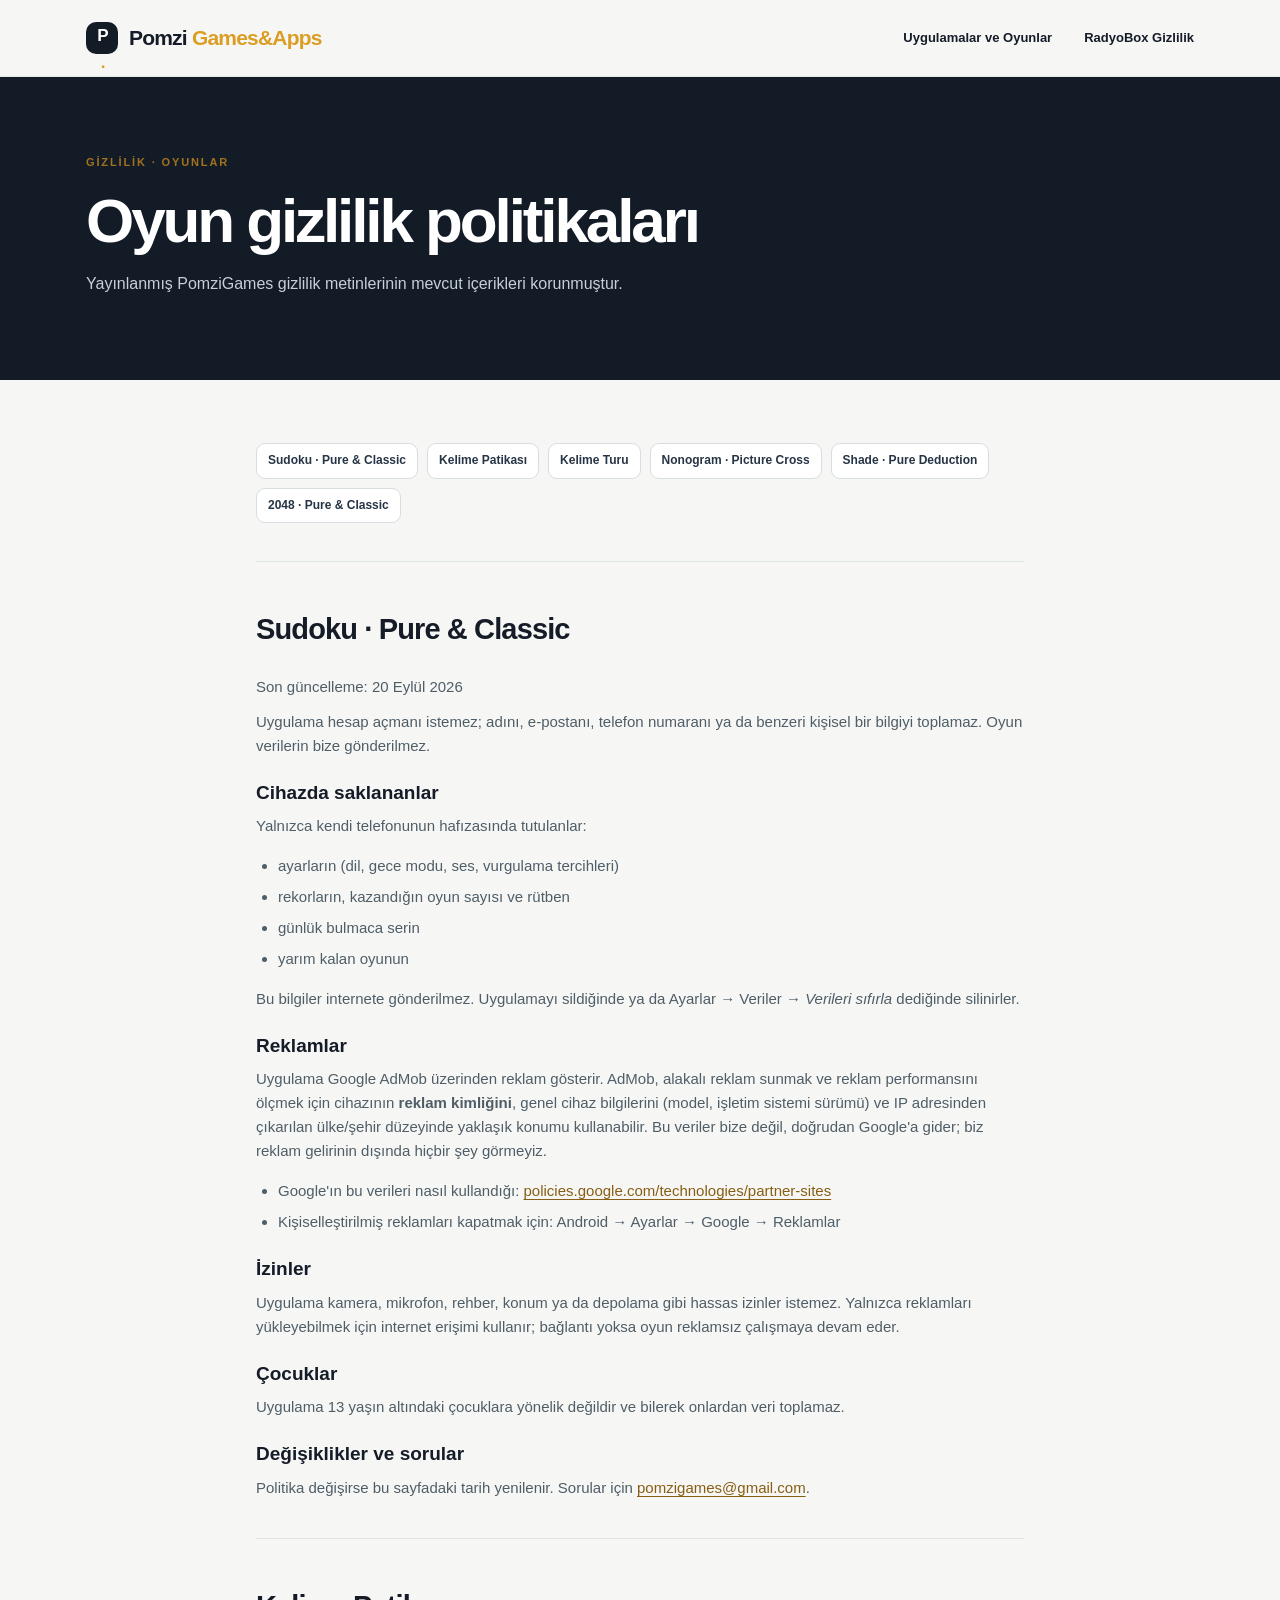
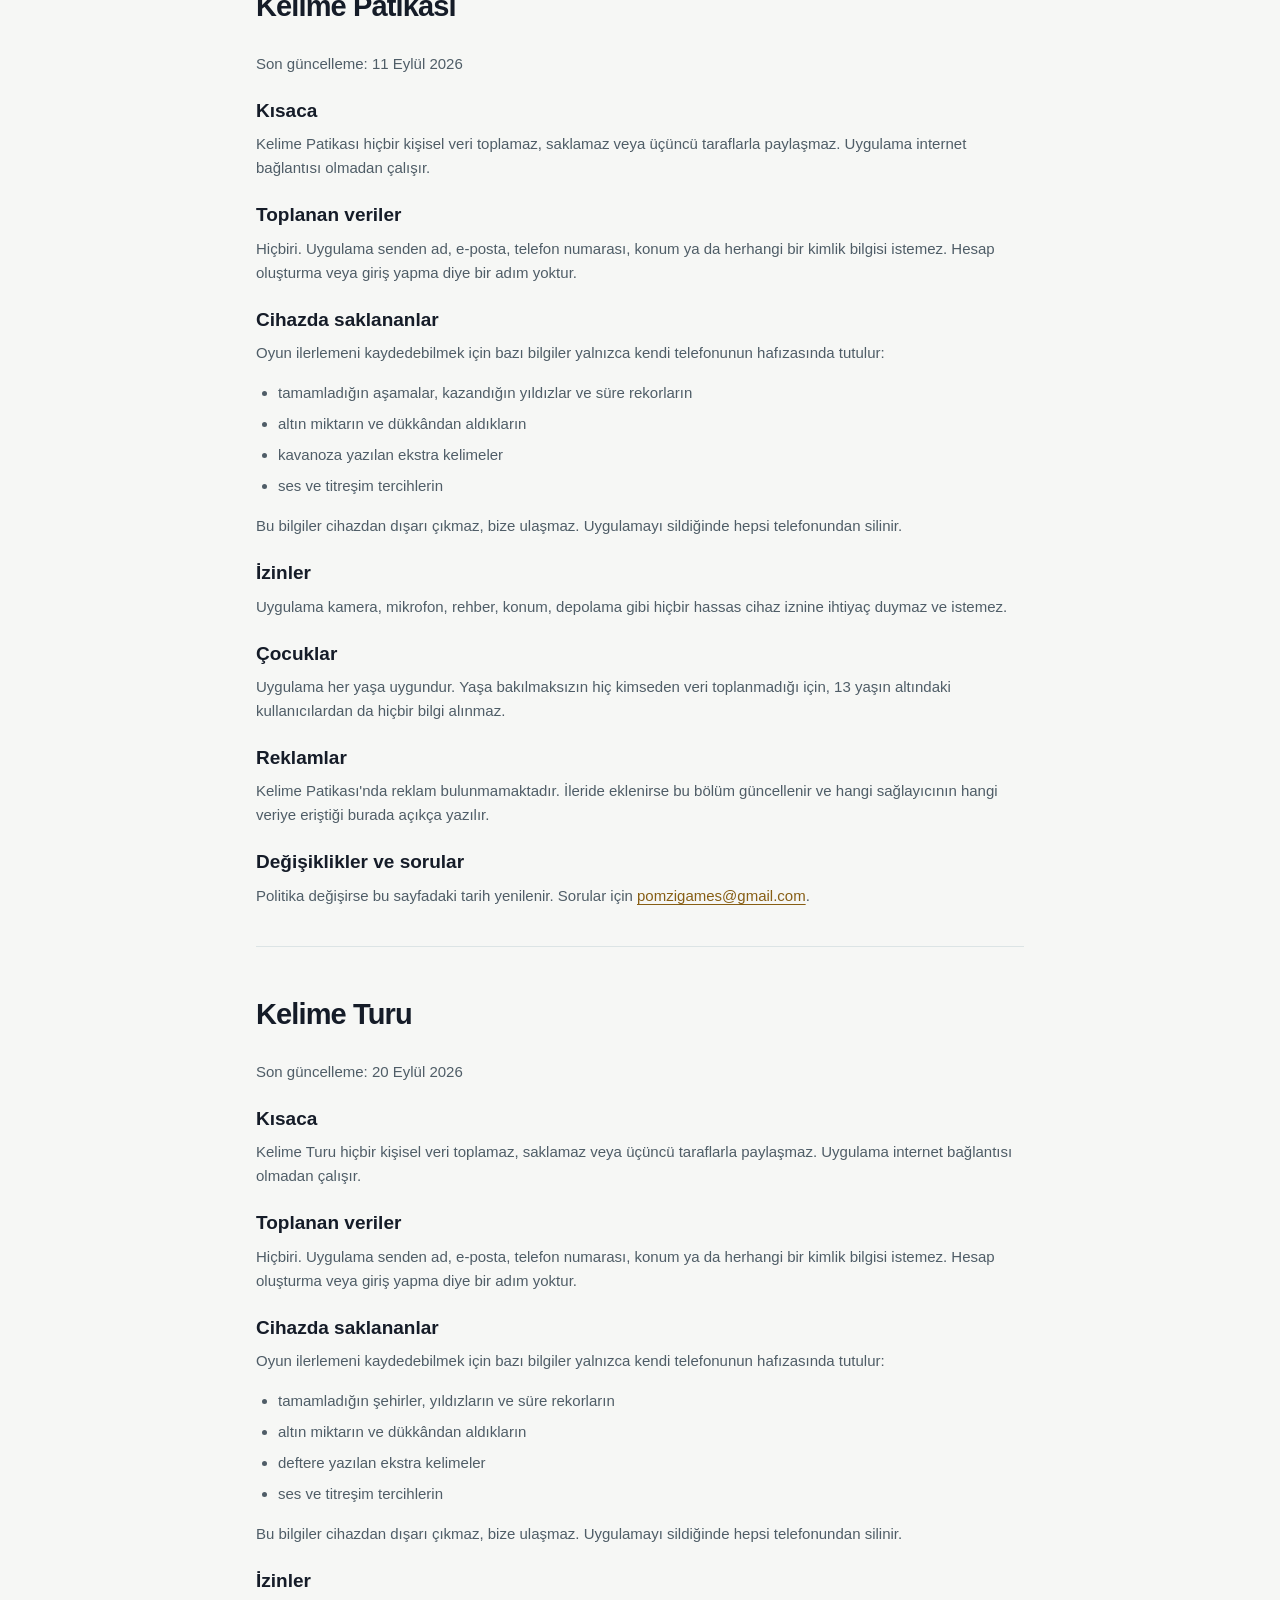
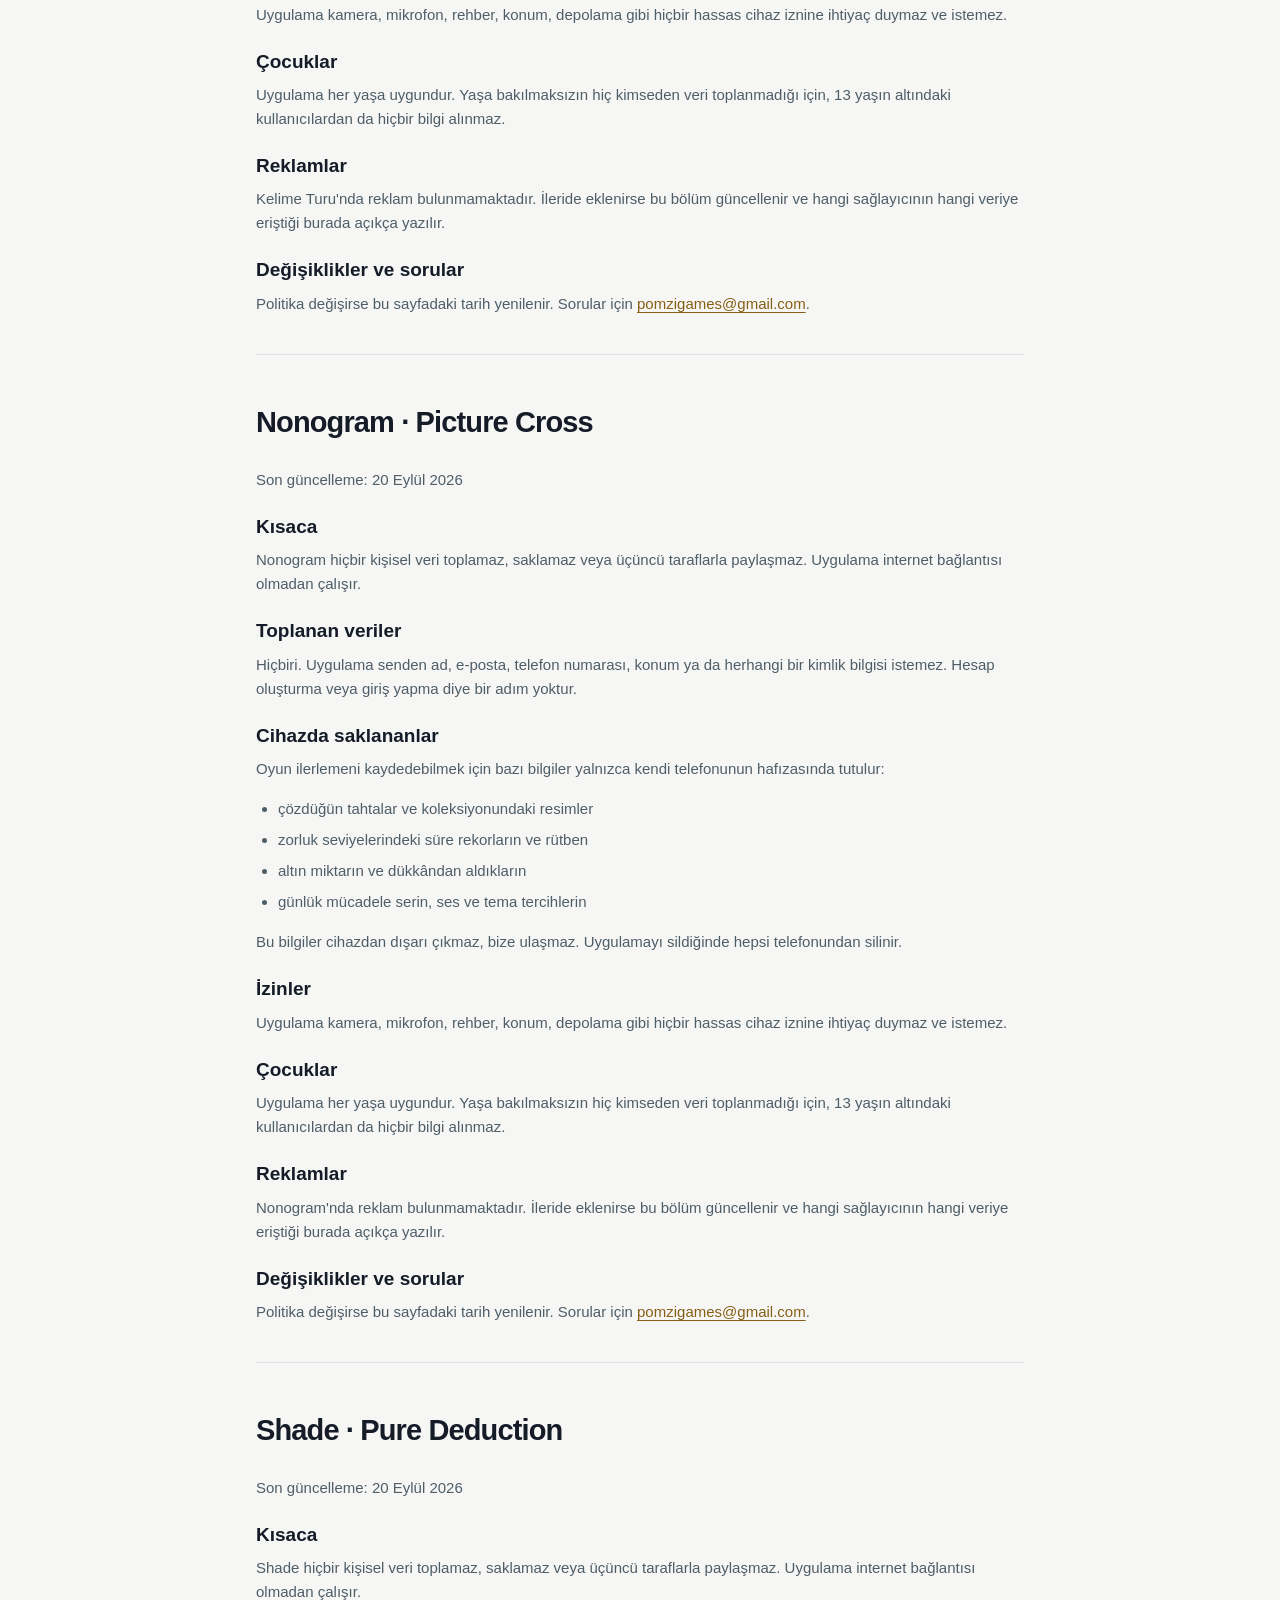
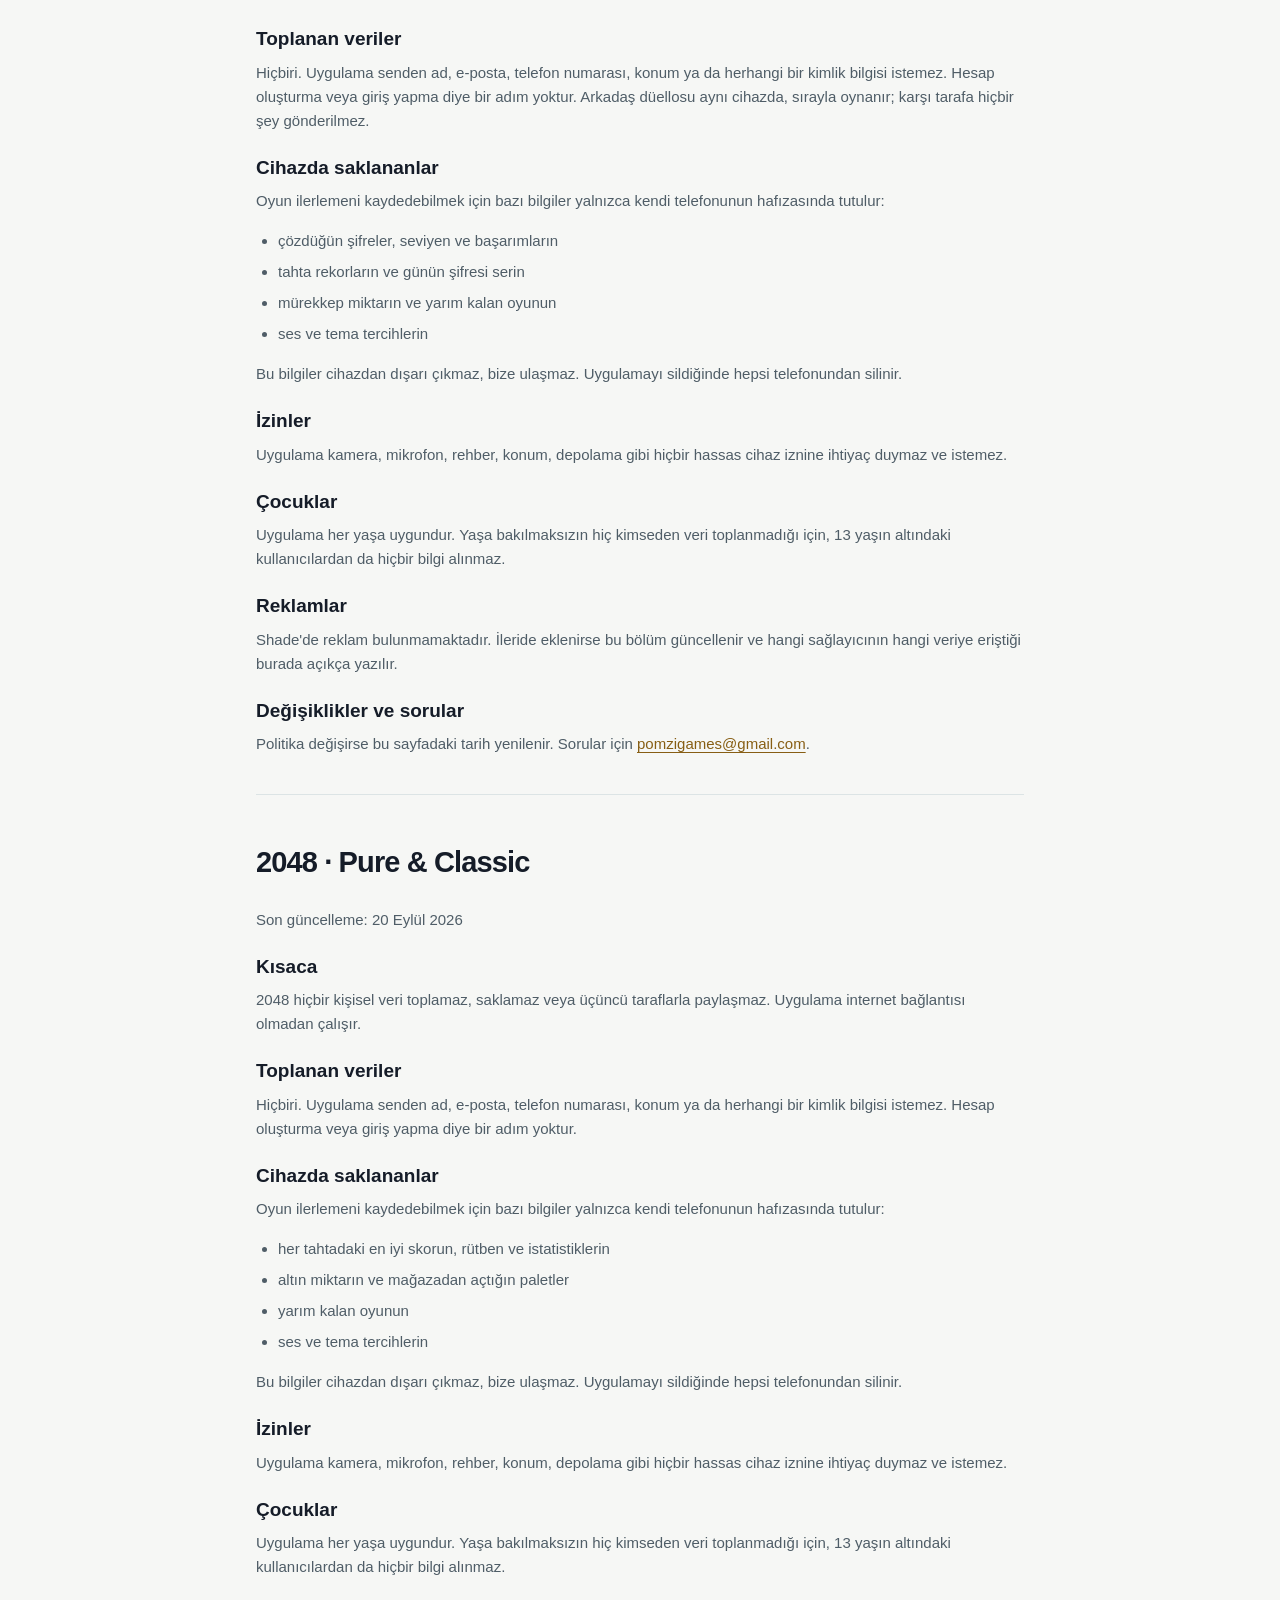
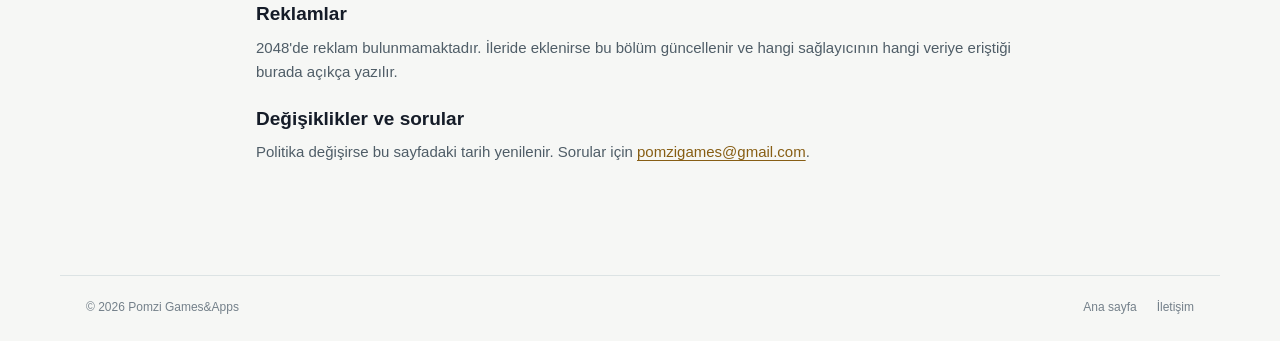
==== privacy/games.html @ 9c393f72 "Redesign Pomzi Games and Apps site and add RadyoBox privacy" ====
<!doctype html>
<html lang="tr"><head><meta charset="utf-8"><meta name="viewport" content="width=device-width, initial-scale=1">
<title>Oyun Gizlilik Politikaları — Pomzi Games&amp;Apps</title><link rel="stylesheet" href="../styles.css"></head>
<body><header class="site-header"><div class="container header-inner"><a class="brand" href="../index.html"><span class="brand-mark">P<span class="brand-dot">.</span></span><span>Pomzi <span class="brand-accent">Games&amp;Apps</span></span></a><nav aria-label="Site menüsü"><a href="../index.html#urunler">Uygulamalar ve Oyunlar</a><a href="radyobox.html">RadyoBox Gizlilik</a></nav></div></header>
<main><div class="policy-header"><div class="container"><div class="eyebrow">Gizlilik · Oyunlar</div><h1>Oyun gizlilik politikaları</h1><p>Yayınlanmış PomziGames gizlilik metinlerinin mevcut içerikleri korunmuştur.</p></div></div>
<div class="policy-main"><nav class="policy-links" aria-label="Oyun gizlilik politikaları"><a href="#gizlilik-sudoku">Sudoku · Pure & Classic</a><a href="#gizlilik-kelime-patikasi">Kelime Patikası</a><a href="#gizlilik-kelime-turu">Kelime Turu</a><a href="#gizlilik-nonogram">Nonogram · Picture Cross</a><a href="#gizlilik-shade">Shade · Pure Deduction</a><a href="#gizlilik-2048">2048 · Pure & Classic</a></nav><div class="politika" id="gizlilik-sudoku">
        <h3>Sudoku · Pure &amp; Classic</h3>
        <p class="tarih">Son güncelleme: 20 Eylül 2026</p>

        <p>
          Uygulama hesap açmanı istemez; adını, e-postanı, telefon numaranı
          ya da benzeri kişisel bir bilgiyi toplamaz. Oyun verilerin bize
          gönderilmez.
        </p>

        <h4>Cihazda saklananlar</h4>
        <p>Yalnızca kendi telefonunun hafızasında tutulanlar:</p>
        <ul>
          <li>ayarların (dil, gece modu, ses, vurgulama tercihleri)</li>
          <li>rekorların, kazandığın oyun sayısı ve rütben</li>
          <li>günlük bulmaca serin</li>
          <li>yarım kalan oyunun</li>
        </ul>
        <p>
          Bu bilgiler internete gönderilmez. Uygulamayı sildiğinde ya da
          Ayarlar → Veriler → <em>Verileri sıfırla</em> dediğinde silinirler.
        </p>

        <h4>Reklamlar</h4>
        <p>
          Uygulama Google AdMob üzerinden reklam gösterir. AdMob, alakalı
          reklam sunmak ve reklam performansını ölçmek için cihazının
          <strong>reklam kimliğini</strong>, genel cihaz bilgilerini (model,
          işletim sistemi sürümü) ve IP adresinden çıkarılan ülke/şehir
          düzeyinde yaklaşık konumu kullanabilir. Bu veriler bize değil,
          doğrudan Google'a gider; biz reklam gelirinin dışında hiçbir şey
          görmeyiz.
        </p>
        <ul>
          <li>
            Google'ın bu verileri nasıl kullandığı:
            <a href="https://policies.google.com/technologies/partner-sites">
              policies.google.com/technologies/partner-sites</a>
          </li>
          <li>
            Kişiselleştirilmiş reklamları kapatmak için: Android →
            Ayarlar → Google → Reklamlar
          </li>
        </ul>

        <h4>İzinler</h4>
        <p>
          Uygulama kamera, mikrofon, rehber, konum ya da depolama gibi hassas
          izinler istemez. Yalnızca reklamları yükleyebilmek için internet
          erişimi kullanır; bağlantı yoksa oyun reklamsız çalışmaya devam
          eder.
        </p>

        <h4>Çocuklar</h4>
        <p>
          Uygulama 13 yaşın altındaki çocuklara yönelik değildir ve bilerek
          onlardan veri toplamaz.
        </p>

        <h4>Değişiklikler ve sorular</h4>
        <p>
          Politika değişirse bu sayfadaki tarih yenilenir. Sorular için
          <a href="mailto:pomzigames@gmail.com">pomzigames@gmail.com</a>.
        </p>
      </div>


<div class="politika" id="gizlilik-kelime-patikasi">
        <h3>Kelime Patikası</h3>
        <p class="tarih">Son güncelleme: 11 Eylül 2026</p>

        <h4>Kısaca</h4>
        <p>
          Kelime Patikası hiçbir kişisel veri toplamaz, saklamaz veya üçüncü
          taraflarla paylaşmaz. Uygulama internet bağlantısı olmadan çalışır.
        </p>

        <h4>Toplanan veriler</h4>
        <p>
          Hiçbiri. Uygulama senden ad, e-posta, telefon numarası, konum ya da
          herhangi bir kimlik bilgisi istemez. Hesap oluşturma veya giriş
          yapma diye bir adım yoktur.
        </p>

        <h4>Cihazda saklananlar</h4>
        <p>
          Oyun ilerlemeni kaydedebilmek için bazı bilgiler yalnızca kendi
          telefonunun hafızasında tutulur:
        </p>
        <ul>
          <li>tamamladığın aşamalar, kazandığın yıldızlar ve süre rekorların</li>
          <li>altın miktarın ve dükkândan aldıkların</li>
          <li>kavanoza yazılan ekstra kelimeler</li>
          <li>ses ve titreşim tercihlerin</li>
        </ul>
        <p>
          Bu bilgiler cihazdan dışarı çıkmaz, bize ulaşmaz. Uygulamayı
          sildiğinde hepsi telefonundan silinir.
        </p>

        <h4>İzinler</h4>
        <p>
          Uygulama kamera, mikrofon, rehber, konum, depolama gibi hiçbir
          hassas cihaz iznine ihtiyaç duymaz ve istemez.
        </p>

        <h4>Çocuklar</h4>
        <p>
          Uygulama her yaşa uygundur. Yaşa bakılmaksızın hiç kimseden veri
          toplanmadığı için, 13 yaşın altındaki kullanıcılardan da hiçbir
          bilgi alınmaz.
        </p>

        <h4>Reklamlar</h4>
        <p>
          Kelime Patikası'nda reklam bulunmamaktadır. İleride eklenirse bu bölüm
          güncellenir ve hangi sağlayıcının hangi veriye eriştiği burada
          açıkça yazılır.
        </p>

        <h4>Değişiklikler ve sorular</h4>
        <p>
          Politika değişirse bu sayfadaki tarih yenilenir. Sorular için
          <a href="mailto:pomzigames@gmail.com">pomzigames@gmail.com</a>.
        </p>
      </div>


<div class="politika" id="gizlilik-kelime-turu">
        <h3>Kelime Turu</h3>
        <p class="tarih">Son güncelleme: 20 Eylül 2026</p>

        <h4>Kısaca</h4>
        <p>
          Kelime Turu hiçbir kişisel veri toplamaz, saklamaz veya üçüncü
          taraflarla paylaşmaz. Uygulama internet bağlantısı olmadan çalışır.
        </p>

        <h4>Toplanan veriler</h4>
        <p>
          Hiçbiri. Uygulama senden ad, e-posta, telefon numarası, konum ya da
          herhangi bir kimlik bilgisi istemez. Hesap oluşturma veya giriş
          yapma diye bir adım yoktur.
        </p>

        <h4>Cihazda saklananlar</h4>
        <p>
          Oyun ilerlemeni kaydedebilmek için bazı bilgiler yalnızca kendi
          telefonunun hafızasında tutulur:
        </p>
        <ul>
          <li>tamamladığın şehirler, yıldızların ve süre rekorların</li>
          <li>altın miktarın ve dükkândan aldıkların</li>
          <li>deftere yazılan ekstra kelimeler</li>
          <li>ses ve titreşim tercihlerin</li>
        </ul>
        <p>
          Bu bilgiler cihazdan dışarı çıkmaz, bize ulaşmaz. Uygulamayı
          sildiğinde hepsi telefonundan silinir.
        </p>

        <h4>İzinler</h4>
        <p>
          Uygulama kamera, mikrofon, rehber, konum, depolama gibi hiçbir
          hassas cihaz iznine ihtiyaç duymaz ve istemez.
        </p>

        <h4>Çocuklar</h4>
        <p>
          Uygulama her yaşa uygundur. Yaşa bakılmaksızın hiç kimseden veri
          toplanmadığı için, 13 yaşın altındaki kullanıcılardan da hiçbir
          bilgi alınmaz.
        </p>

        <h4>Reklamlar</h4>
        <p>
          Kelime Turu'nda reklam bulunmamaktadır. İleride eklenirse bu bölüm
          güncellenir ve hangi sağlayıcının hangi veriye eriştiği burada
          açıkça yazılır.
        </p>

        <h4>Değişiklikler ve sorular</h4>
        <p>
          Politika değişirse bu sayfadaki tarih yenilenir. Sorular için
          <a href="mailto:pomzigames@gmail.com">pomzigames@gmail.com</a>.
        </p>
      </div>


<div class="politika" id="gizlilik-nonogram">
        <h3>Nonogram · Picture Cross</h3>
        <p class="tarih">Son güncelleme: 20 Eylül 2026</p>

        <h4>Kısaca</h4>
        <p>
          Nonogram hiçbir kişisel veri toplamaz, saklamaz veya üçüncü
          taraflarla paylaşmaz. Uygulama internet bağlantısı olmadan çalışır.
        </p>

        <h4>Toplanan veriler</h4>
        <p>
          Hiçbiri. Uygulama senden ad, e-posta, telefon numarası, konum ya da
          herhangi bir kimlik bilgisi istemez. Hesap oluşturma veya giriş
          yapma diye bir adım yoktur.
        </p>

        <h4>Cihazda saklananlar</h4>
        <p>
          Oyun ilerlemeni kaydedebilmek için bazı bilgiler yalnızca kendi
          telefonunun hafızasında tutulur:
        </p>
        <ul>
          <li>çözdüğün tahtalar ve koleksiyonundaki resimler</li>
          <li>zorluk seviyelerindeki süre rekorların ve rütben</li>
          <li>altın miktarın ve dükkândan aldıkların</li>
          <li>günlük mücadele serin, ses ve tema tercihlerin</li>
        </ul>
        <p>
          Bu bilgiler cihazdan dışarı çıkmaz, bize ulaşmaz. Uygulamayı
          sildiğinde hepsi telefonundan silinir.
        </p>

        <h4>İzinler</h4>
        <p>
          Uygulama kamera, mikrofon, rehber, konum, depolama gibi hiçbir
          hassas cihaz iznine ihtiyaç duymaz ve istemez.
        </p>

        <h4>Çocuklar</h4>
        <p>
          Uygulama her yaşa uygundur. Yaşa bakılmaksızın hiç kimseden veri
          toplanmadığı için, 13 yaşın altındaki kullanıcılardan da hiçbir
          bilgi alınmaz.
        </p>

        <h4>Reklamlar</h4>
        <p>
          Nonogram'nda reklam bulunmamaktadır. İleride eklenirse bu bölüm
          güncellenir ve hangi sağlayıcının hangi veriye eriştiği burada
          açıkça yazılır.
        </p>

        <h4>Değişiklikler ve sorular</h4>
        <p>
          Politika değişirse bu sayfadaki tarih yenilenir. Sorular için
          <a href="mailto:pomzigames@gmail.com">pomzigames@gmail.com</a>.
        </p>
      </div>

<div class="politika" id="gizlilik-shade">
        <h3>Shade · Pure Deduction</h3>
        <p class="tarih">Son güncelleme: 20 Eylül 2026</p>

        <h4>Kısaca</h4>
        <p>
          Shade hiçbir kişisel veri toplamaz, saklamaz veya üçüncü
          taraflarla paylaşmaz. Uygulama internet bağlantısı olmadan çalışır.
        </p>

        <h4>Toplanan veriler</h4>
        <p>
          Hiçbiri. Uygulama senden ad, e-posta, telefon numarası, konum ya da
          herhangi bir kimlik bilgisi istemez. Hesap oluşturma veya giriş
          yapma diye bir adım yoktur. Arkadaş düellosu aynı cihazda, sırayla
          oynanır; karşı tarafa hiçbir şey gönderilmez.
        </p>

        <h4>Cihazda saklananlar</h4>
        <p>
          Oyun ilerlemeni kaydedebilmek için bazı bilgiler yalnızca kendi
          telefonunun hafızasında tutulur:
        </p>
        <ul>
          <li>çözdüğün şifreler, seviyen ve başarımların</li>
          <li>tahta rekorların ve günün şifresi serin</li>
          <li>mürekkep miktarın ve yarım kalan oyunun</li>
          <li>ses ve tema tercihlerin</li>
        </ul>
        <p>
          Bu bilgiler cihazdan dışarı çıkmaz, bize ulaşmaz. Uygulamayı
          sildiğinde hepsi telefonundan silinir.
        </p>

        <h4>İzinler</h4>
        <p>
          Uygulama kamera, mikrofon, rehber, konum, depolama gibi hiçbir
          hassas cihaz iznine ihtiyaç duymaz ve istemez.
        </p>

        <h4>Çocuklar</h4>
        <p>
          Uygulama her yaşa uygundur. Yaşa bakılmaksızın hiç kimseden veri
          toplanmadığı için, 13 yaşın altındaki kullanıcılardan da hiçbir
          bilgi alınmaz.
        </p>

        <h4>Reklamlar</h4>
        <p>
          Shade'de reklam bulunmamaktadır. İleride eklenirse bu bölüm
          güncellenir ve hangi sağlayıcının hangi veriye eriştiği burada
          açıkça yazılır.
        </p>

        <h4>Değişiklikler ve sorular</h4>
        <p>
          Politika değişirse bu sayfadaki tarih yenilenir. Sorular için
          <a href="mailto:pomzigames@gmail.com">pomzigames@gmail.com</a>.
        </p>
      </div>

<div class="politika" id="gizlilik-2048">
        <h3>2048 · Pure &amp; Classic</h3>
        <p class="tarih">Son güncelleme: 20 Eylül 2026</p>

        <h4>Kısaca</h4>
        <p>
          2048 hiçbir kişisel veri toplamaz, saklamaz veya üçüncü
          taraflarla paylaşmaz. Uygulama internet bağlantısı olmadan çalışır.
        </p>

        <h4>Toplanan veriler</h4>
        <p>
          Hiçbiri. Uygulama senden ad, e-posta, telefon numarası, konum ya da
          herhangi bir kimlik bilgisi istemez. Hesap oluşturma veya giriş
          yapma diye bir adım yoktur.
        </p>

        <h4>Cihazda saklananlar</h4>
        <p>
          Oyun ilerlemeni kaydedebilmek için bazı bilgiler yalnızca kendi
          telefonunun hafızasında tutulur:
        </p>
        <ul>
          <li>her tahtadaki en iyi skorun, rütben ve istatistiklerin</li>
          <li>altın miktarın ve mağazadan açtığın paletler</li>
          <li>yarım kalan oyunun</li>
          <li>ses ve tema tercihlerin</li>
        </ul>
        <p>
          Bu bilgiler cihazdan dışarı çıkmaz, bize ulaşmaz. Uygulamayı
          sildiğinde hepsi telefonundan silinir.
        </p>

        <h4>İzinler</h4>
        <p>
          Uygulama kamera, mikrofon, rehber, konum, depolama gibi hiçbir
          hassas cihaz iznine ihtiyaç duymaz ve istemez.
        </p>

        <h4>Çocuklar</h4>
        <p>
          Uygulama her yaşa uygundur. Yaşa bakılmaksızın hiç kimseden veri
          toplanmadığı için, 13 yaşın altındaki kullanıcılardan da hiçbir
          bilgi alınmaz.
        </p>

        <h4>Reklamlar</h4>
        <p>
          2048'de reklam bulunmamaktadır. İleride eklenirse bu bölüm
          güncellenir ve hangi sağlayıcının hangi veriye eriştiği burada
          açıkça yazılır.
        </p>

        <h4>Değişiklikler ve sorular</h4>
        <p>
          Politika değişirse bu sayfadaki tarih yenilenir. Sorular için
          <a href="mailto:pomzigames@gmail.com">pomzigames@gmail.com</a>.
        </p>
      </div>
    </div></main>
<footer><div class="container footer-inner"><span>© 2026 Pomzi Games&amp;Apps</span><div><a href="../index.html">Ana sayfa</a><a href="mailto:pomzigames@gmail.com">İletişim</a></div></div></footer></body></html>
---- styles.css ----
:root{--ink:#151c28;--navy:#131b27;--muted:#687380;--line:#dfe5e8;--paper:#f6f7f5;--white:#fff;--amber:#f7c54c;--blue:#497695;--mint:#d5eee5}*{box-sizing:border-box}html{scroll-behavior:smooth}body{margin:0;color:var(--ink);background:var(--paper);font-family:'DM Sans',Arial,sans-serif;line-height:1.6}a{color:inherit;text-decoration:none}a:focus-visible,button:focus-visible{outline:3px solid var(--blue);outline-offset:3px}.container{max-width:1160px;margin:auto;padding-left:26px;padding-right:26px}.skip{position:absolute;top:-70px;left:20px;background:#fff;padding:10px;z-index:10}.skip:focus{top:10px}.site-header{position:sticky;top:0;z-index:8;background:#f6f7f5ec;border-bottom:1px solid #e5e9e8;backdrop-filter:blur(12px)}.header-inner{height:76px;display:flex;align-items:center;justify-content:space-between;gap:24px}.brand{font-family:Outfit,Arial,sans-serif;font-size:21px;font-weight:800;display:flex;align-items:center;gap:11px;white-space:nowrap;letter-spacing:-.8px}.brand-mark{width:32px;height:32px;border-radius:10px;background:var(--navy);color:#fff;display:grid;place-items:center;font-size:17px;letter-spacing:-2px}.brand-dot,.brand-accent{color:#dc9d25}.site-header nav{display:flex;gap:32px;font-size:13px;font-weight:700}.site-header nav a{transition:color .2s}.site-header nav a:hover{color:#a96f00}.hero{min-height:600px;display:grid;grid-template-columns:1.1fr .9fr;align-items:center;gap:50px;padding-top:60px;padding-bottom:80px}.eyebrow{font-size:11px;font-weight:800;letter-spacing:.17em;text-transform:uppercase;color:#a2721c}.eyebrow-line{display:inline-block;width:26px;height:2px;background:var(--amber);vertical-align:middle;margin-right:8px}.hero h1,h2,h3,h4{font-family:Outfit,Arial,sans-serif;line-height:1.13}.hero h1{font-size:clamp(52px,6vw,82px);letter-spacing:-.06em;margin:20px 0 24px;max-width:700px}.hero h1 em,.about h2 em{font-style:normal;color:#d99c27}.hero-copy>p{font-size:18px;color:#5f6975;max-width:540px;margin:0}.hero-actions{display:flex;gap:27px;align-items:center;margin-top:34px;flex-wrap:wrap}.button{display:inline-flex;align-items:center;justify-content:space-between;gap:24px;font-weight:800;font-size:13px;border-radius:12px;padding:14px 21px;transition:transform .2s,box-shadow .2s}.button:hover{transform:translateY(-2px)}.button-primary{background:var(--navy);color:#fff;box-shadow:0 12px 22px #16202b24}.button-outline{border:1px solid #bfc8cb;background:#fff}.text-link{font-weight:800;font-size:13px;border-bottom:1px solid #b7c1c7;padding-bottom:4px}.hero-art{height:440px;position:relative;background:radial-gradient(circle at 50% 50%,#f6dfa8 0%,#f3e4c1 45%,#f4ede0 70%);border:1px solid #ede2c9;border-radius:32px;overflow:hidden;display:flex;align-items:center;justify-content:center}.art-orbit{position:absolute;border:1px solid #cab98d;border-radius:50%;width:370px;height:370px}.orbit-two{width:510px;height:510px;opacity:.5}.art-radio{width:235px;height:235px;background:#fff;border-radius:52px;display:grid;place-items:center;transform:rotate(-8deg);box-shadow:20px 28px 45px #8274553b;z-index:1}.art-radio img{width:180px;height:180px;border-radius:42px}.art-card{position:absolute;z-index:2;border:1px solid #e1e4e1;background:#fff;padding:13px 17px;border-radius:12px;box-shadow:0 15px 30px #34415520;font-size:24px;color:#537a8e;display:flex;align-items:center;gap:9px}.art-card span{font-size:10px;letter-spacing:.13em;font-weight:800;color:#45505d}.art-card-one{top:64px;right:26px;transform:rotate(8deg)}.art-card-two{bottom:58px;left:22px;transform:rotate(-7deg)}.art-spark{font-size:90px;color:#d6a637;position:absolute;left:28px;top:12px}.products-section{background:#fff;padding:95px 0 105px;border-top:1px solid var(--line);border-bottom:1px solid var(--line)}.section-heading{display:flex;align-items:end;justify-content:space-between;gap:50px;margin-bottom:38px}.section-heading h2{font-size:clamp(38px,4.3vw,58px);letter-spacing:-.05em;margin:10px 0 0}.section-heading p{max-width:335px;margin:0;color:var(--muted);font-size:15px}.muted{color:#aeb6bb}.featured{background:var(--navy);color:#fff;border-radius:28px;display:grid;grid-template-columns:1.14fr .86fr;overflow:hidden;min-height:560px}.featured-copy{padding:58px 55px;align-self:center}.pill{display:inline-block;border-radius:30px;padding:7px 11px;font-size:10px;font-weight:800;letter-spacing:.1em}.pill-amber{color:#281f0d;background:var(--amber)}.featured-title{display:flex;align-items:center;gap:18px;margin-top:25px}.featured-title img{width:66px;height:66px;border-radius:18px;background:#fff}.featured-title h3{font-size:clamp(44px,5vw,64px);letter-spacing:-.05em;margin:0}.featured-lead{font-family:Outfit,Arial,sans-serif;font-size:25px;font-weight:600;line-height:1.25;margin:27px 0 13px!important;color:#fff!important}.featured-copy>p{color:#bdc8d0;font-size:15px;max-width:530px;margin:0}.feature-tags{display:flex;flex-wrap:wrap;gap:8px;margin-top:25px}.feature-tags span{background:#2b3645;border:1px solid #3a4655;color:#dce5e9;border-radius:9px;font-size:11px;font-weight:700;padding:7px 10px}.featured-actions{display:flex;align-items:center;gap:22px;flex-wrap:wrap;margin-top:34px;font-size:12px}.coming-soon{color:#1a1e20;background:var(--amber);border-radius:10px;padding:11px 13px;font-size:10px;font-weight:900;letter-spacing:.05em}.featured-actions a{font-weight:800;color:#f5cb6b}.featured-visual{min-height:560px;background:radial-gradient(circle at 50% 45%,#efc75d 0%,#c69427 48%,#77551c 100%);display:flex;align-items:center;justify-content:center;position:relative;overflow:hidden}.phone-shot{height:505px;width:auto;max-width:86%;object-fit:contain;border:7px solid #252c33;border-radius:29px;box-shadow:23px 28px 42px #1b180e73;transform:rotate(6deg);background:#fff}.visual-label,.visual-caption{position:absolute;color:#fff;font-size:10px;font-weight:800;letter-spacing:.14em}.visual-label{top:26px;left:30px}.visual-caption{bottom:23px;right:24px}.games-heading{display:flex;justify-content:space-between;align-items:end;gap:30px;margin:90px 0 25px}.games-heading h3{font-size:38px;letter-spacing:-.04em;margin:7px 0 0}.games-heading p{color:var(--muted);max-width:310px;margin:0;font-size:14px}.game-grid{display:grid;grid-template-columns:repeat(3,1fr);gap:17px}.game-card{border:1px solid #e2e7e8;border-radius:19px;overflow:hidden;background:#fff;transition:transform .2s,box-shadow .2s}.game-card:hover{transform:translateY(-4px);box-shadow:0 15px 25px #25364512}.game-art{height:172px;display:grid;place-items:center;overflow:hidden}.game-glyph{font-family:Outfit,Arial,sans-serif;font-weight:800;font-size:78px;letter-spacing:-.08em;line-height:1;color:#fff;text-shadow:0 10px 20px #0002}.game-glyph span{font-size:.6em;vertical-align:middle}.art-sudoku{background:linear-gradient(135deg,#bedaf0,#447eac)}.art-patika{background:linear-gradient(135deg,#e2cbe6,#835ca6)}.art-turu{background:linear-gradient(135deg,#e8ca8b,#be7451)}.art-nonogram{background:linear-gradient(135deg,#c8e1d2,#558f75)}.art-shade{background:linear-gradient(135deg,#c7c8ec,#494e91)}.art-2048{background:linear-gradient(135deg,#f0d7a6,#ce8b48)}.art-2048 .game-glyph{font-size:63px}.game-body{padding:24px;min-height:218px;display:flex;flex-direction:column}.mini-label{font-size:10px;letter-spacing:.13em;font-weight:900;color:#6b8ba0}.game-body h4{font-size:23px;letter-spacing:-.03em;margin:9px 0}.game-body p{font-size:13px;color:var(--muted);margin:0 0 20px}.soon{margin-top:auto;color:#a57929;font-size:11px;font-weight:900;letter-spacing:.08em;text-transform:uppercase}.about{padding-top:95px;padding-bottom:95px}.about-grid{display:grid;grid-template-columns:1fr 1fr;gap:70px;align-items:start}.about h2{font-size:clamp(39px,4.3vw,58px);letter-spacing:-.05em;margin:15px 0 0}.about-grid p{color:#5c6873;font-size:16px;margin:0 0 18px}.lower{display:grid;grid-template-columns:1fr 1fr;gap:18px;padding-bottom:105px}.lower-card{background:#e7eff0;border-radius:23px;padding:39px}.lower-card h2{font-size:31px;letter-spacing:-.04em;margin:10px 0 14px}.lower-card p{color:#56646e;font-size:14px;max-width:440px}.lower-card .button{margin-top:14px}.lower-card .small{font-size:12px;margin-top:24px;color:#65727b}.contact-card{background:#f4e5c5}.contact-link{display:inline-block;font-family:Outfit,Arial,sans-serif;font-size:22px;font-weight:700;border-bottom:2px solid #947231;margin-top:21px}.footer-inner{border-top:1px solid #dce3e4;display:flex;justify-content:space-between;gap:20px;padding-top:22px;padding-bottom:24px;color:#74808a;font-size:12px}.footer-inner>div{display:flex;gap:20px;flex-wrap:wrap}.footer-inner a:hover{color:#ad7723}.policy-header{background:var(--navy);color:#fff;padding:77px 0 68px}.policy-header h1{font:700 clamp(40px,5vw,62px)/1.1 Outfit,Arial,sans-serif;letter-spacing:-.05em;margin:15px 0}.policy-header p{color:#c7d0d7;max-width:670px}.policy-main{max-width:820px;margin:0 auto;padding:63px 26px 100px}.policy-main .notice{padding:17px 20px;border:1px solid #dcd4c1;border-radius:12px;background:#fff9eb}.policy-main h2{font-size:25px;letter-spacing:-.03em;margin:43px 0 12px}.policy-main p,.policy-main li{color:#4f5d67;font-size:15px}.policy-main a{color:#875e14;text-decoration:underline;text-underline-offset:3px}.policy-main ul{padding-left:22px}.policy-main li{margin:7px 0}@media(max-width:880px){.site-header nav{gap:14px}.hero{grid-template-columns:1fr;min-height:0}.hero-art{height:320px}.art-radio{width:185px;height:185px}.art-radio img{width:150px;height:150px}.featured{grid-template-columns:1fr}.featured-visual{min-height:440px}.phone-shot{height:390px}.game-grid{grid-template-columns:repeat(2,1fr)}}@media(max-width:620px){.container{padding-left:20px;padding-right:20px}.header-inner{height:auto;min-height:68px;align-items:start;flex-direction:column;justify-content:center;padding-top:12px;padding-bottom:11px;gap:4px}.site-header nav{gap:16px;overflow:auto;max-width:100%;white-space:nowrap;font-size:11px}.hero{padding-top:50px;padding-bottom:56px;gap:38px}.hero h1{font-size:52px}.hero-copy>p{font-size:16px}.hero-art{height:260px}.art-card{padding:8px 10px;font-size:18px}.art-card-one{right:10px;top:30px}.art-card-two{bottom:25px;left:7px}.products-section{padding:65px 0}.section-heading,.games-heading{display:block}.section-heading p,.games-heading p{margin-top:15px}.featured-copy{padding:34px 25px}.featured-title img{width:55px;height:55px;border-radius:15px}.featured-title h3{font-size:45px}.featured-visual{min-height:350px}.phone-shot{height:315px}.game-grid{grid-template-columns:1fr}.game-art{height:155px}.game-body{min-height:0}.games-heading{margin-top:65px}.about{padding-top:70px;padding-bottom:70px}.about-grid,.lower{grid-template-columns:1fr;gap:18px}.about-grid{gap:25px}.lower{padding-bottom:65px}.lower-card{padding:28px}.contact-link{font-size:19px}.footer-inner{flex-direction:column}}
:root{font-synthesis:none}.game-body h4{display:flex;align-items:center;gap:10px}.game-icon{width:32px;height:32px;object-fit:contain;border-radius:8px;flex:none}.policy-links{display:flex;flex-wrap:wrap;gap:9px;margin-bottom:38px}.policy-links a{border:1px solid #d6dedf;border-radius:9px;background:#fff;color:#263545;text-decoration:none;padding:7px 11px;font-size:12px;font-weight:700}.policy-main .politika{border-top:1px solid #dce4e5;padding-top:22px;margin-top:38px;scroll-margin-top:100px}.policy-main .politika h3{font-size:29px;letter-spacing:-.03em}.policy-main .politika h4{font-size:19px;margin:24px 0 9px}.policy-main .politika p{margin:11px 0}.policy-main .politika a{overflow-wrap:anywhere}
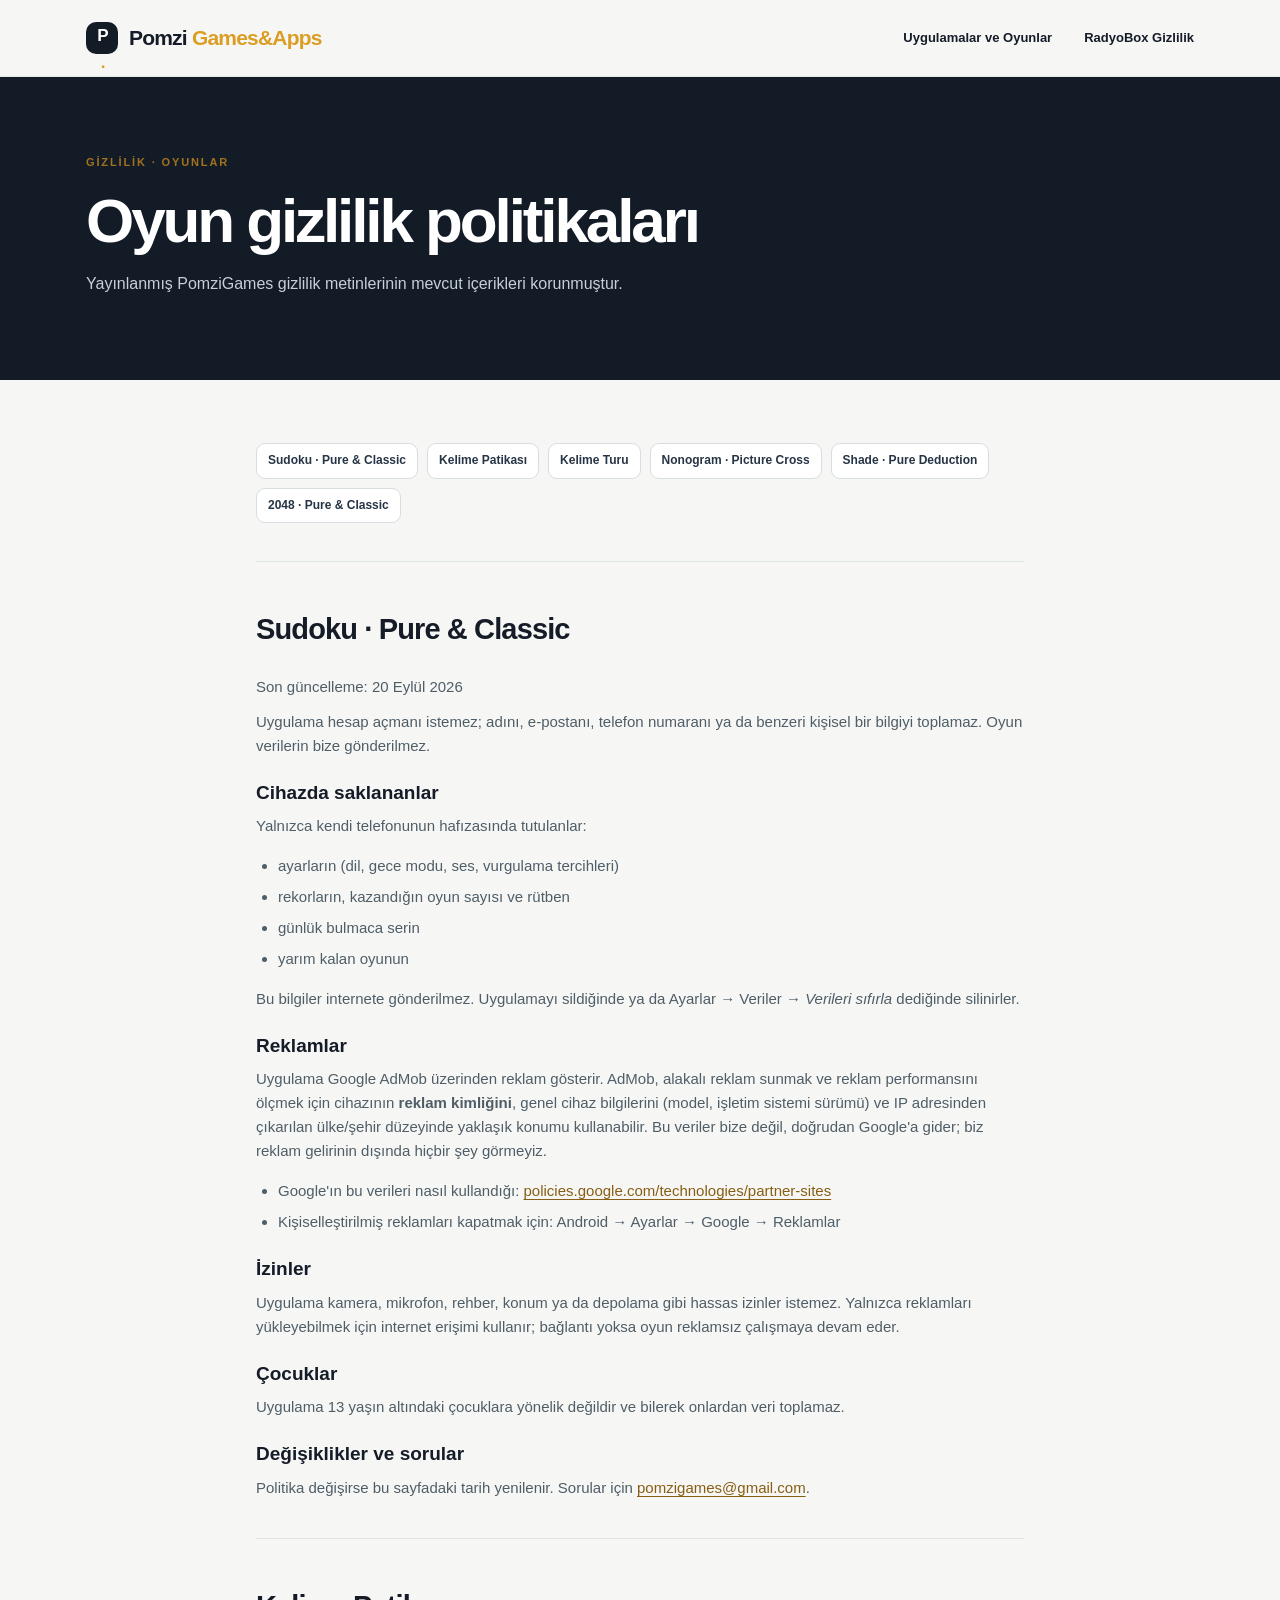
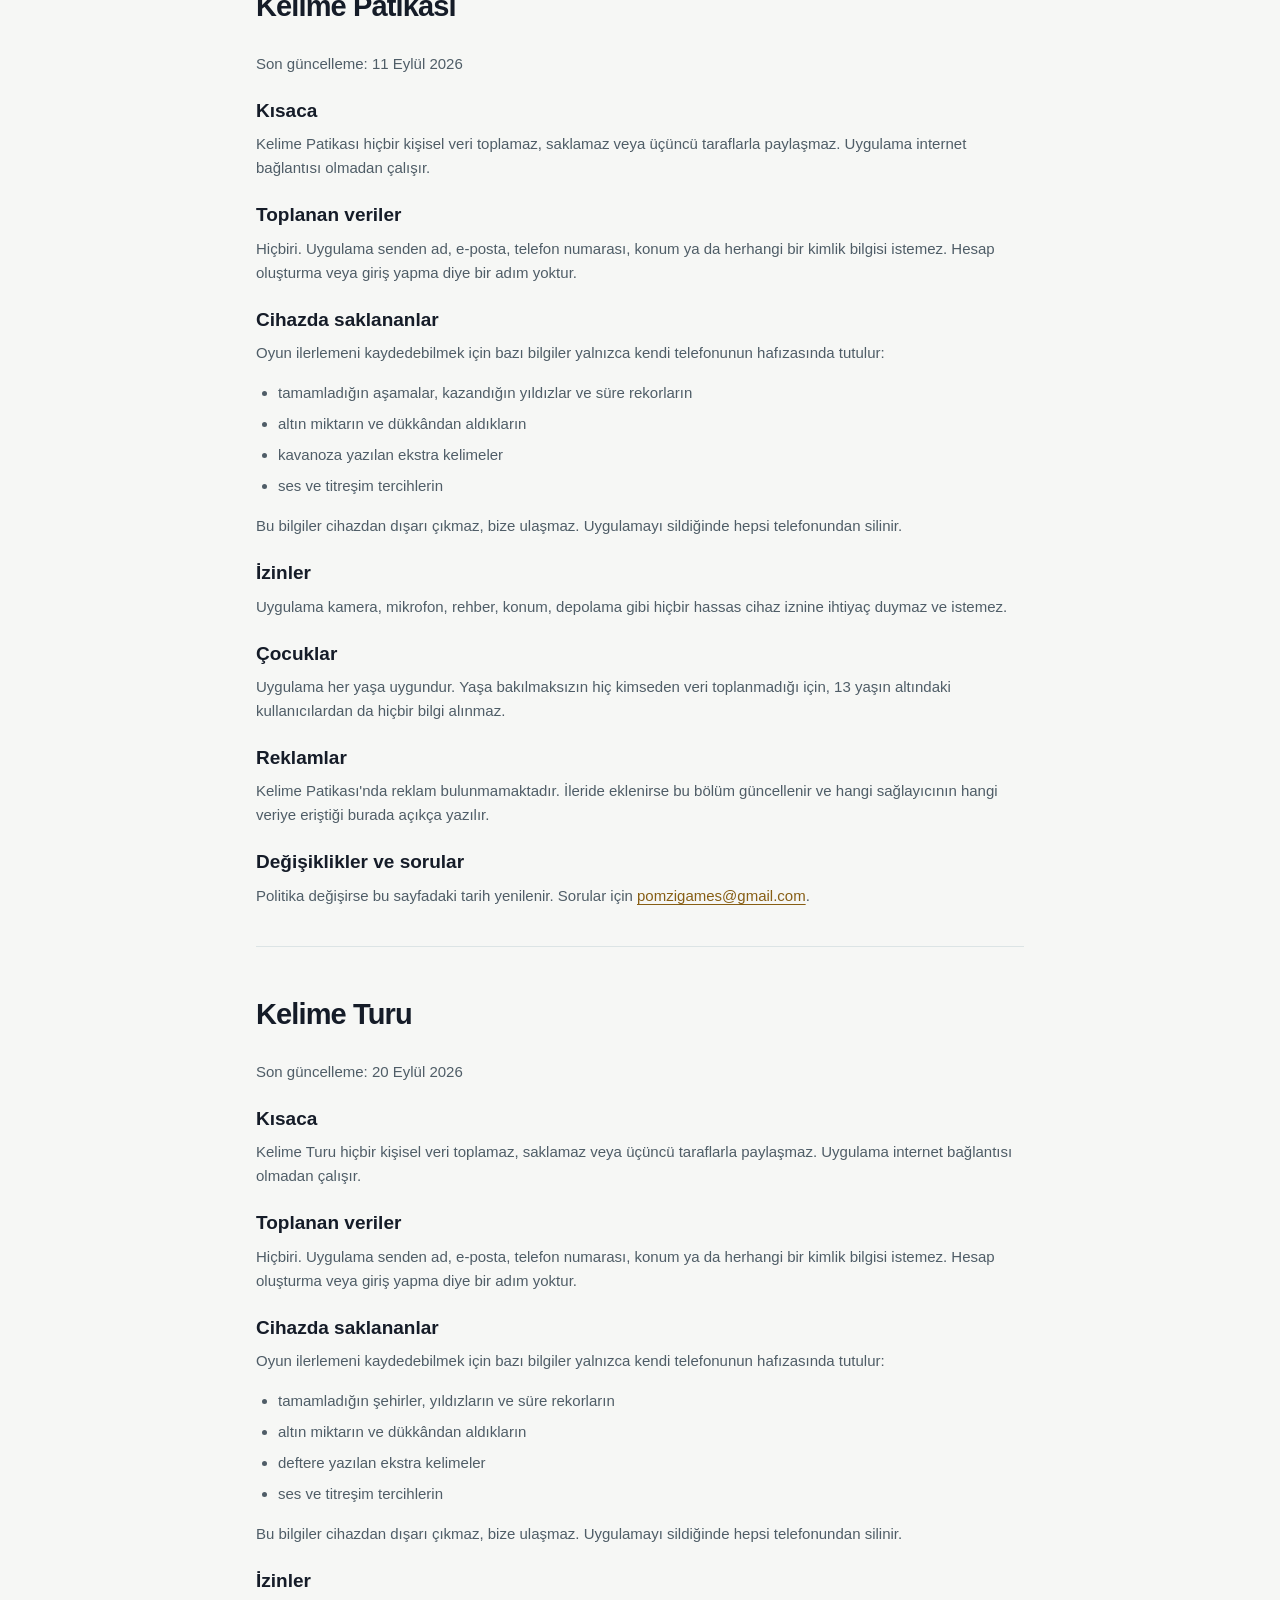
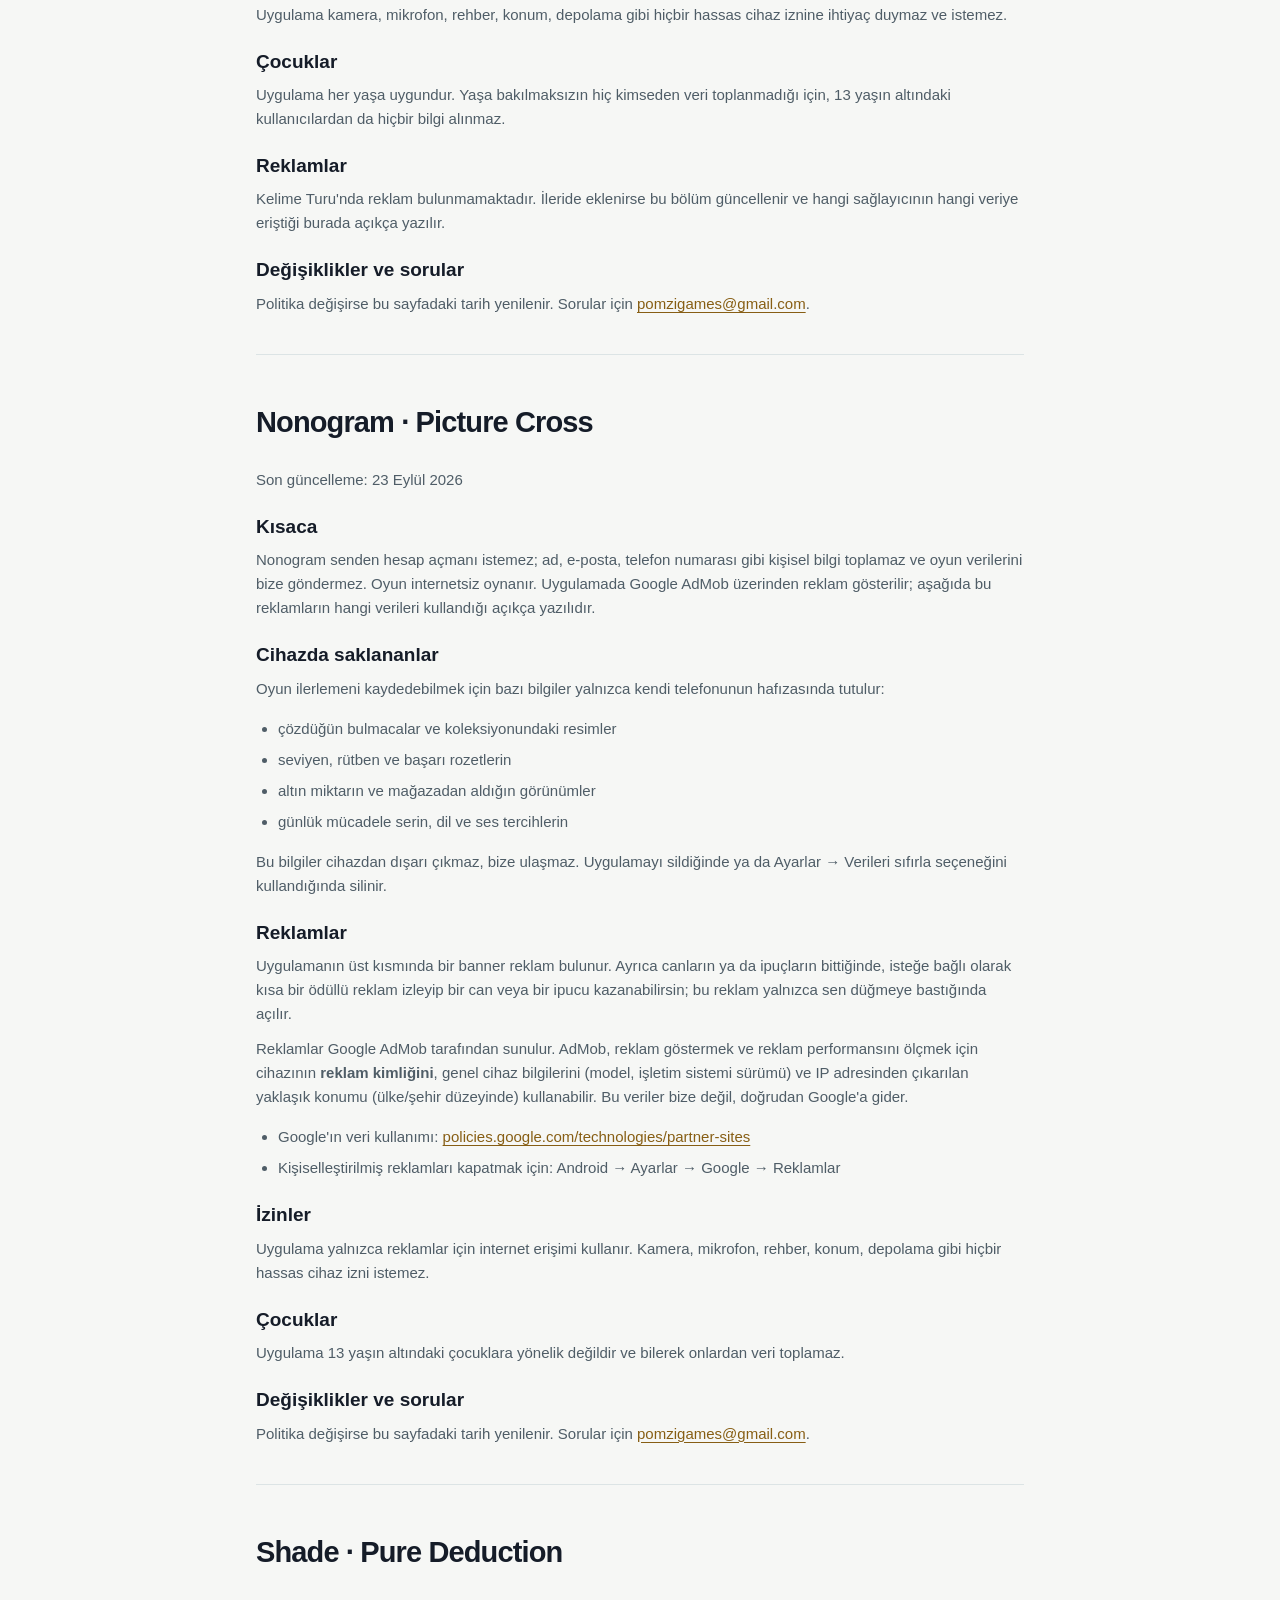
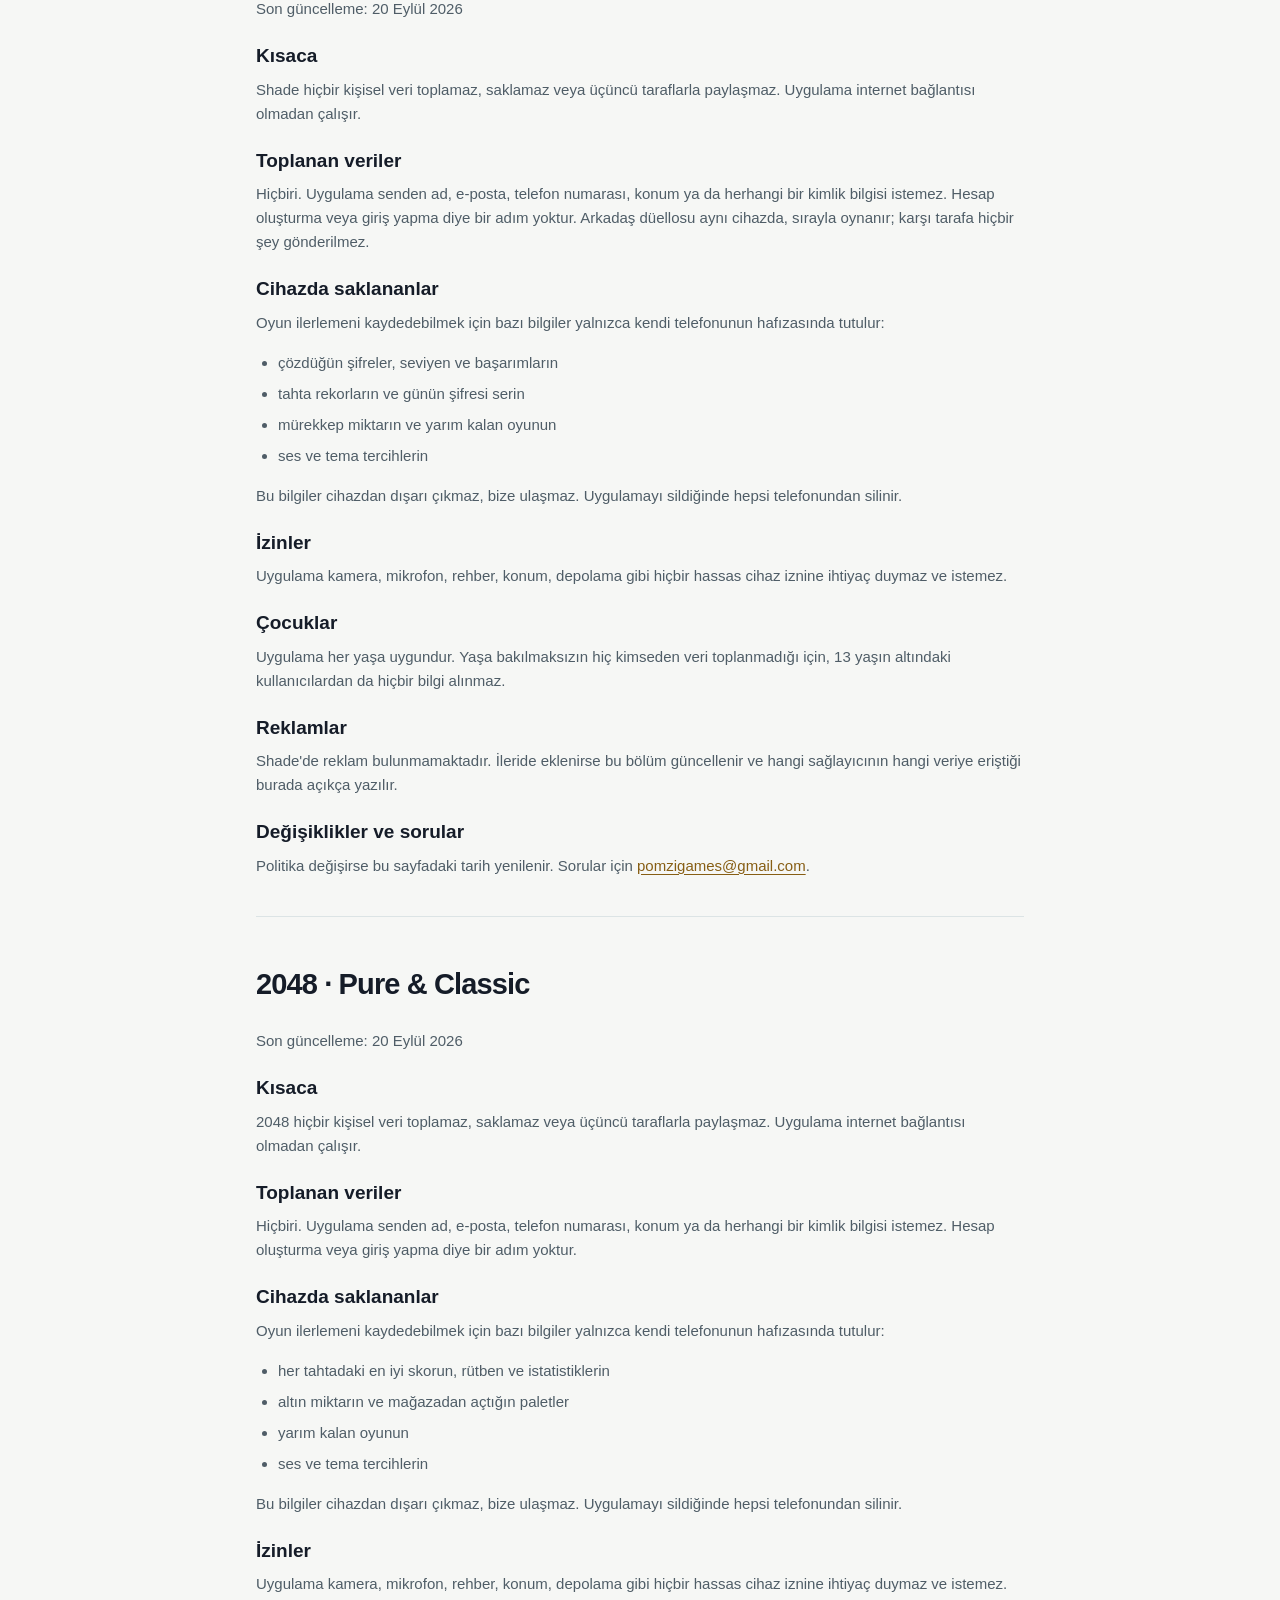
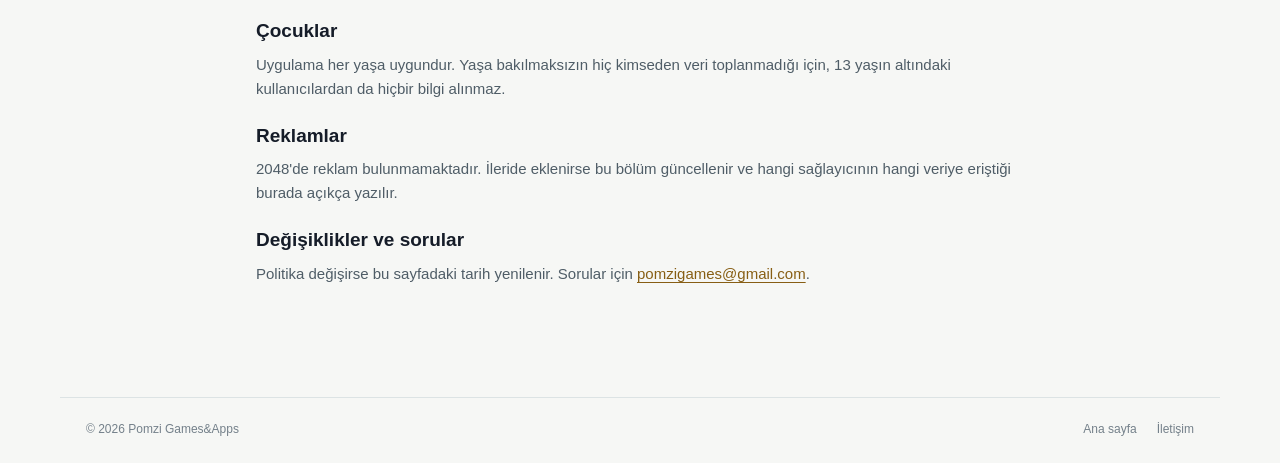
==== commit 4047f9bd: "Nonogram gizlilik politikasi: AdMob reklamlari eklendi Co-Authored-By: Claude Opus 5.5 <noreply@anth" ====
--- a/privacy/games.html
+++ b/privacy/games.html
@@ -194,64 +194,75 @@
 
 <div class="politika" id="gizlilik-nonogram">
         <h3>Nonogram · Picture Cross</h3>
-        <p class="tarih">Son güncelleme: 20 Eylül 2026</p>
-
-        <h4>Kısaca</h4>
-        <p>
-          Nonogram hiçbir kişisel veri toplamaz, saklamaz veya üçüncü
-          taraflarla paylaşmaz. Uygulama internet bağlantısı olmadan çalışır.
-        </p>
-
-        <h4>Toplanan veriler</h4>
-        <p>
-          Hiçbiri. Uygulama senden ad, e-posta, telefon numarası, konum ya da
-          herhangi bir kimlik bilgisi istemez. Hesap oluşturma veya giriş
-          yapma diye bir adım yoktur.
-        </p>
-
-        <h4>Cihazda saklananlar</h4>
-        <p>
-          Oyun ilerlemeni kaydedebilmek için bazı bilgiler yalnızca kendi
-          telefonunun hafızasında tutulur:
-        </p>
-        <ul>
-          <li>çözdüğün tahtalar ve koleksiyonundaki resimler</li>
-          <li>zorluk seviyelerindeki süre rekorların ve rütben</li>
-          <li>altın miktarın ve dükkândan aldıkların</li>
-          <li>günlük mücadele serin, ses ve tema tercihlerin</li>
-        </ul>
-        <p>
-          Bu bilgiler cihazdan dışarı çıkmaz, bize ulaşmaz. Uygulamayı
-          sildiğinde hepsi telefonundan silinir.
-        </p>
-
-        <h4>İzinler</h4>
-        <p>
-          Uygulama kamera, mikrofon, rehber, konum, depolama gibi hiçbir
-          hassas cihaz iznine ihtiyaç duymaz ve istemez.
-        </p>
-
-        <h4>Çocuklar</h4>
-        <p>
-          Uygulama her yaşa uygundur. Yaşa bakılmaksızın hiç kimseden veri
-          toplanmadığı için, 13 yaşın altındaki kullanıcılardan da hiçbir
-          bilgi alınmaz.
-        </p>
-
-        <h4>Reklamlar</h4>
-        <p>
-          Nonogram'nda reklam bulunmamaktadır. İleride eklenirse bu bölüm
-          güncellenir ve hangi sağlayıcının hangi veriye eriştiği burada
-          açıkça yazılır.
-        </p>
-
-        <h4>Değişiklikler ve sorular</h4>
-        <p>
-          Politika değişirse bu sayfadaki tarih yenilenir. Sorular için
-          <a href="mailto:pomzigames@gmail.com">pomzigames@gmail.com</a>.
-        </p>
-      </div>
-
+        <p class="tarih">Son güncelleme: 23 Eylül 2026</p>
+
+        <h4>Kısaca</h4>
+        <p>
+          Nonogram senden hesap açmanı istemez; ad, e-posta, telefon numarası
+          gibi kişisel bilgi toplamaz ve oyun verilerini bize göndermez. Oyun
+          internetsiz oynanır. Uygulamada Google AdMob üzerinden reklam
+          gösterilir; aşağıda bu reklamların hangi verileri kullandığı açıkça
+          yazılıdır.
+        </p>
+
+        <h4>Cihazda saklananlar</h4>
+        <p>
+          Oyun ilerlemeni kaydedebilmek için bazı bilgiler yalnızca kendi
+          telefonunun hafızasında tutulur:
+        </p>
+        <ul>
+          <li>çözdüğün bulmacalar ve koleksiyonundaki resimler</li>
+          <li>seviyen, rütben ve başarı rozetlerin</li>
+          <li>altın miktarın ve mağazadan aldığın görünümler</li>
+          <li>günlük mücadele serin, dil ve ses tercihlerin</li>
+        </ul>
+        <p>
+          Bu bilgiler cihazdan dışarı çıkmaz, bize ulaşmaz. Uygulamayı
+          sildiğinde ya da Ayarlar → Verileri sıfırla seçeneğini
+          kullandığında silinir.
+        </p>
+
+        <h4>Reklamlar</h4>
+        <p>
+          Uygulamanın üst kısmında bir banner reklam bulunur. Ayrıca canların
+          ya da ipuçların bittiğinde, isteğe bağlı olarak kısa bir ödüllü
+          reklam izleyip bir can veya bir ipucu kazanabilirsin; bu reklam
+          yalnızca sen düğmeye bastığında açılır.
+        </p>
+        <p>
+          Reklamlar Google AdMob tarafından sunulur. AdMob, reklam göstermek
+          ve reklam performansını ölçmek için cihazının
+          <strong>reklam kimliğini</strong>, genel cihaz bilgilerini (model,
+          işletim sistemi sürümü) ve IP adresinden çıkarılan yaklaşık konumu
+          (ülke/şehir düzeyinde) kullanabilir. Bu veriler bize değil,
+          doğrudan Google'a gider.
+        </p>
+        <ul>
+          <li>Google'ın veri kullanımı:
+            <a href="https://policies.google.com/technologies/partner-sites">policies.google.com/technologies/partner-sites</a></li>
+          <li>Kişiselleştirilmiş reklamları kapatmak için: Android → Ayarlar →
+            Google → Reklamlar</li>
+        </ul>
+
+        <h4>İzinler</h4>
+        <p>
+          Uygulama yalnızca reklamlar için internet erişimi kullanır. Kamera,
+          mikrofon, rehber, konum, depolama gibi hiçbir hassas cihaz izni
+          istemez.
+        </p>
+
+        <h4>Çocuklar</h4>
+        <p>
+          Uygulama 13 yaşın altındaki çocuklara yönelik değildir ve bilerek
+          onlardan veri toplamaz.
+        </p>
+
+        <h4>Değişiklikler ve sorular</h4>
+        <p>
+          Politika değişirse bu sayfadaki tarih yenilenir. Sorular için
+          <a href="mailto:pomzigames@gmail.com">pomzigames@gmail.com</a>.
+        </p>
+      </div>
 <div class="politika" id="gizlilik-shade">
         <h3>Shade · Pure Deduction</h3>
         <p class="tarih">Son güncelleme: 20 Eylül 2026</p>
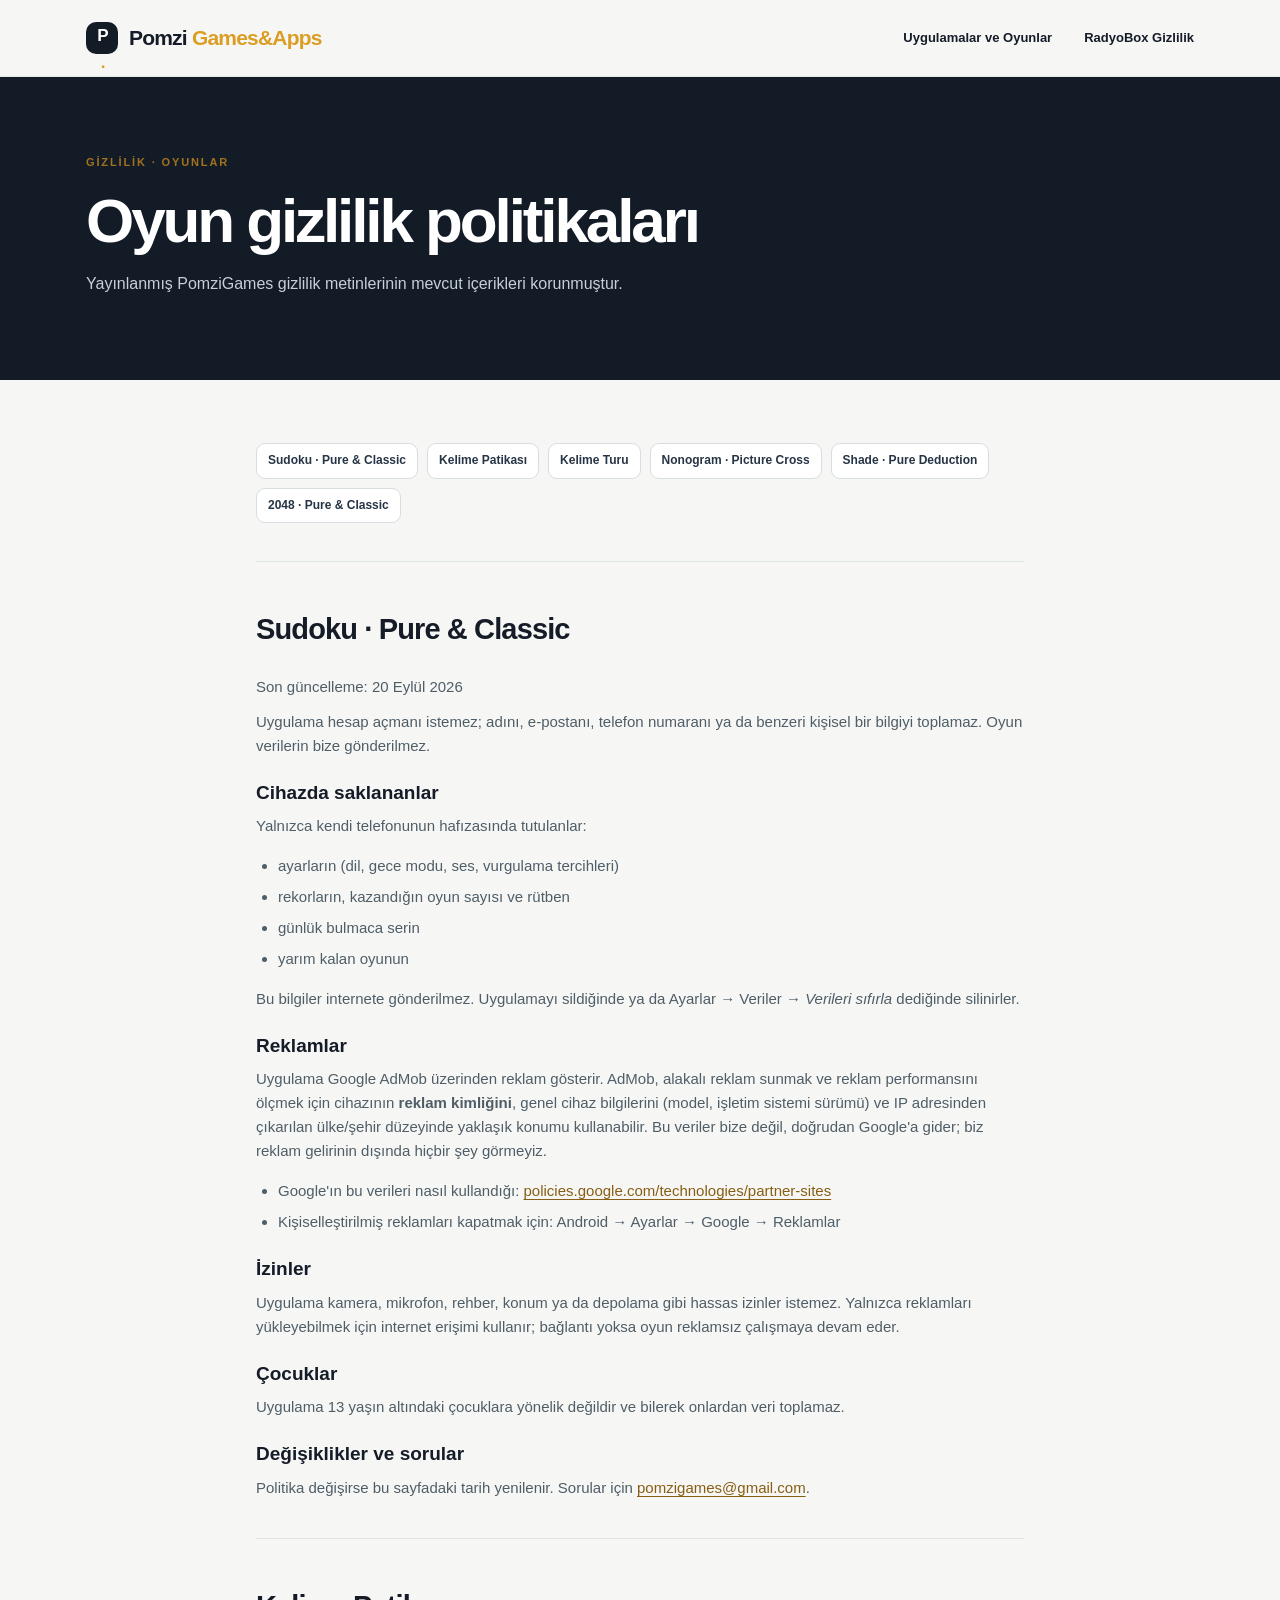
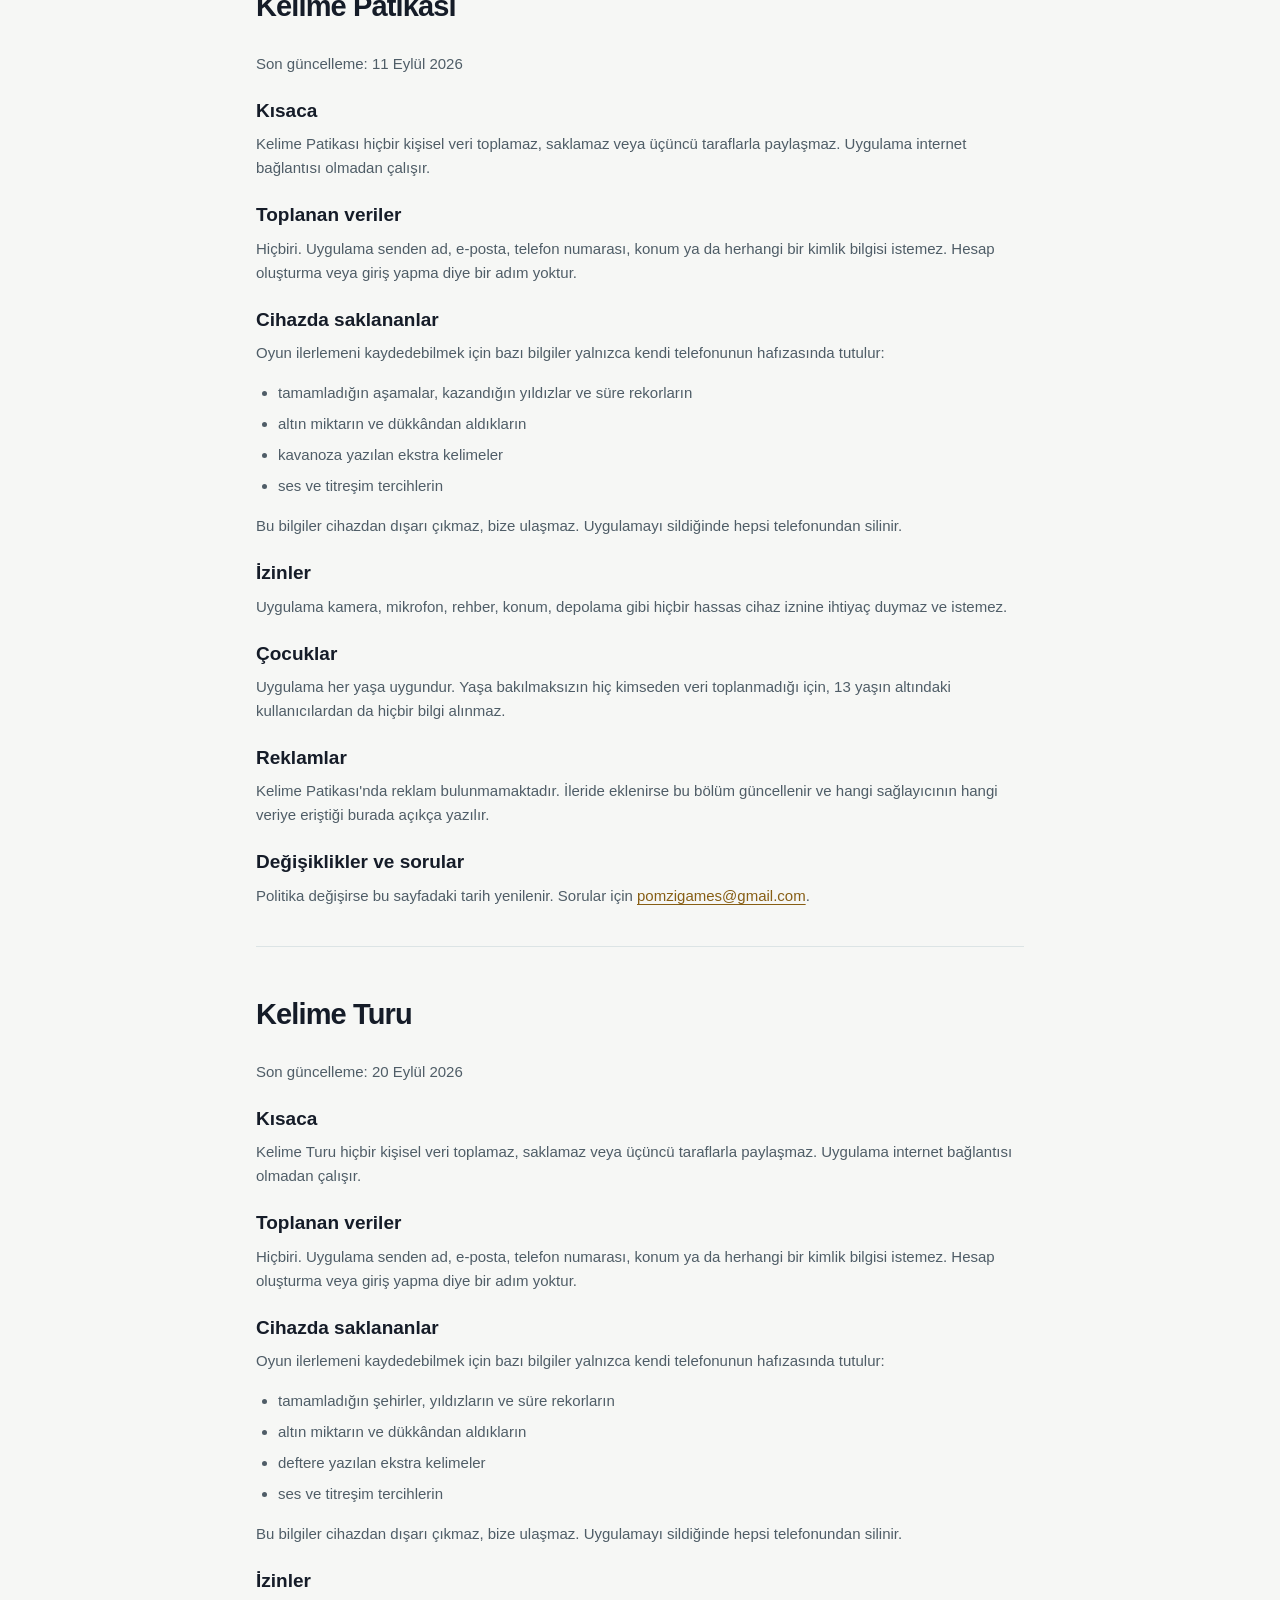
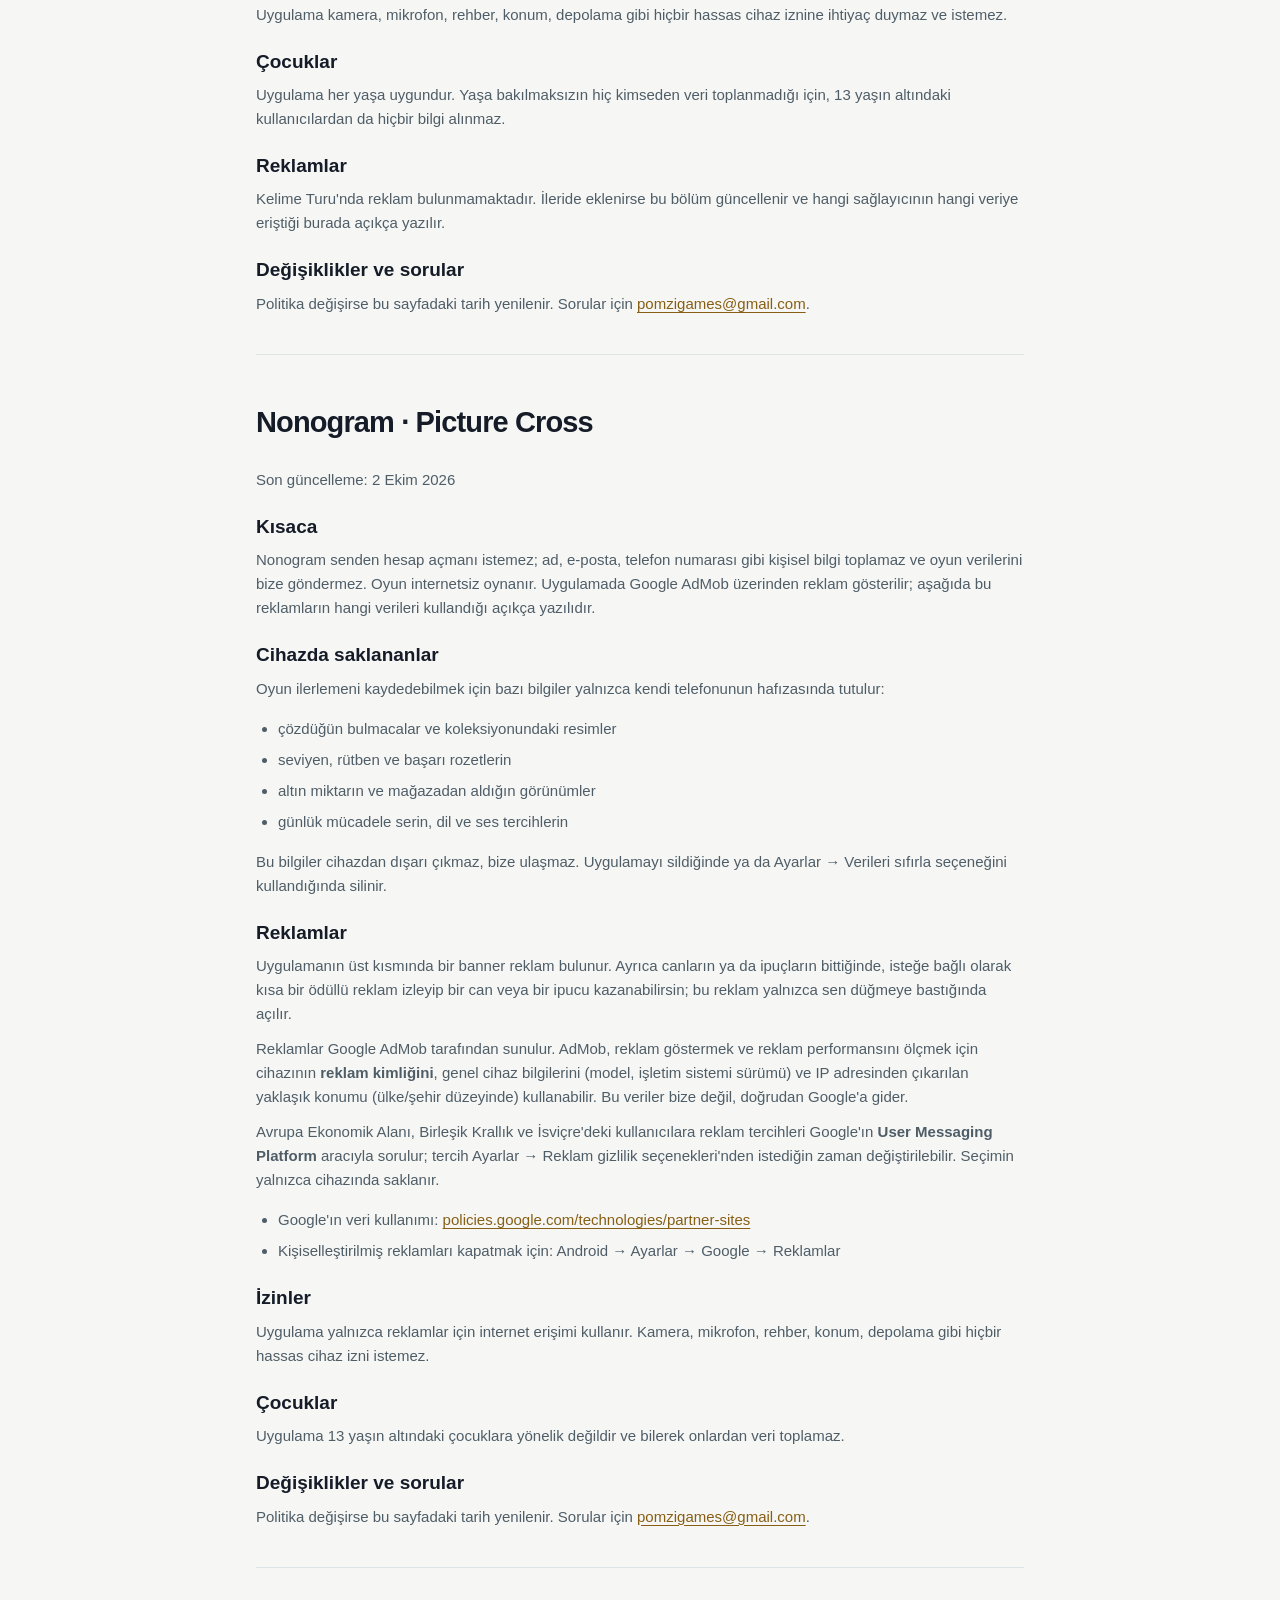
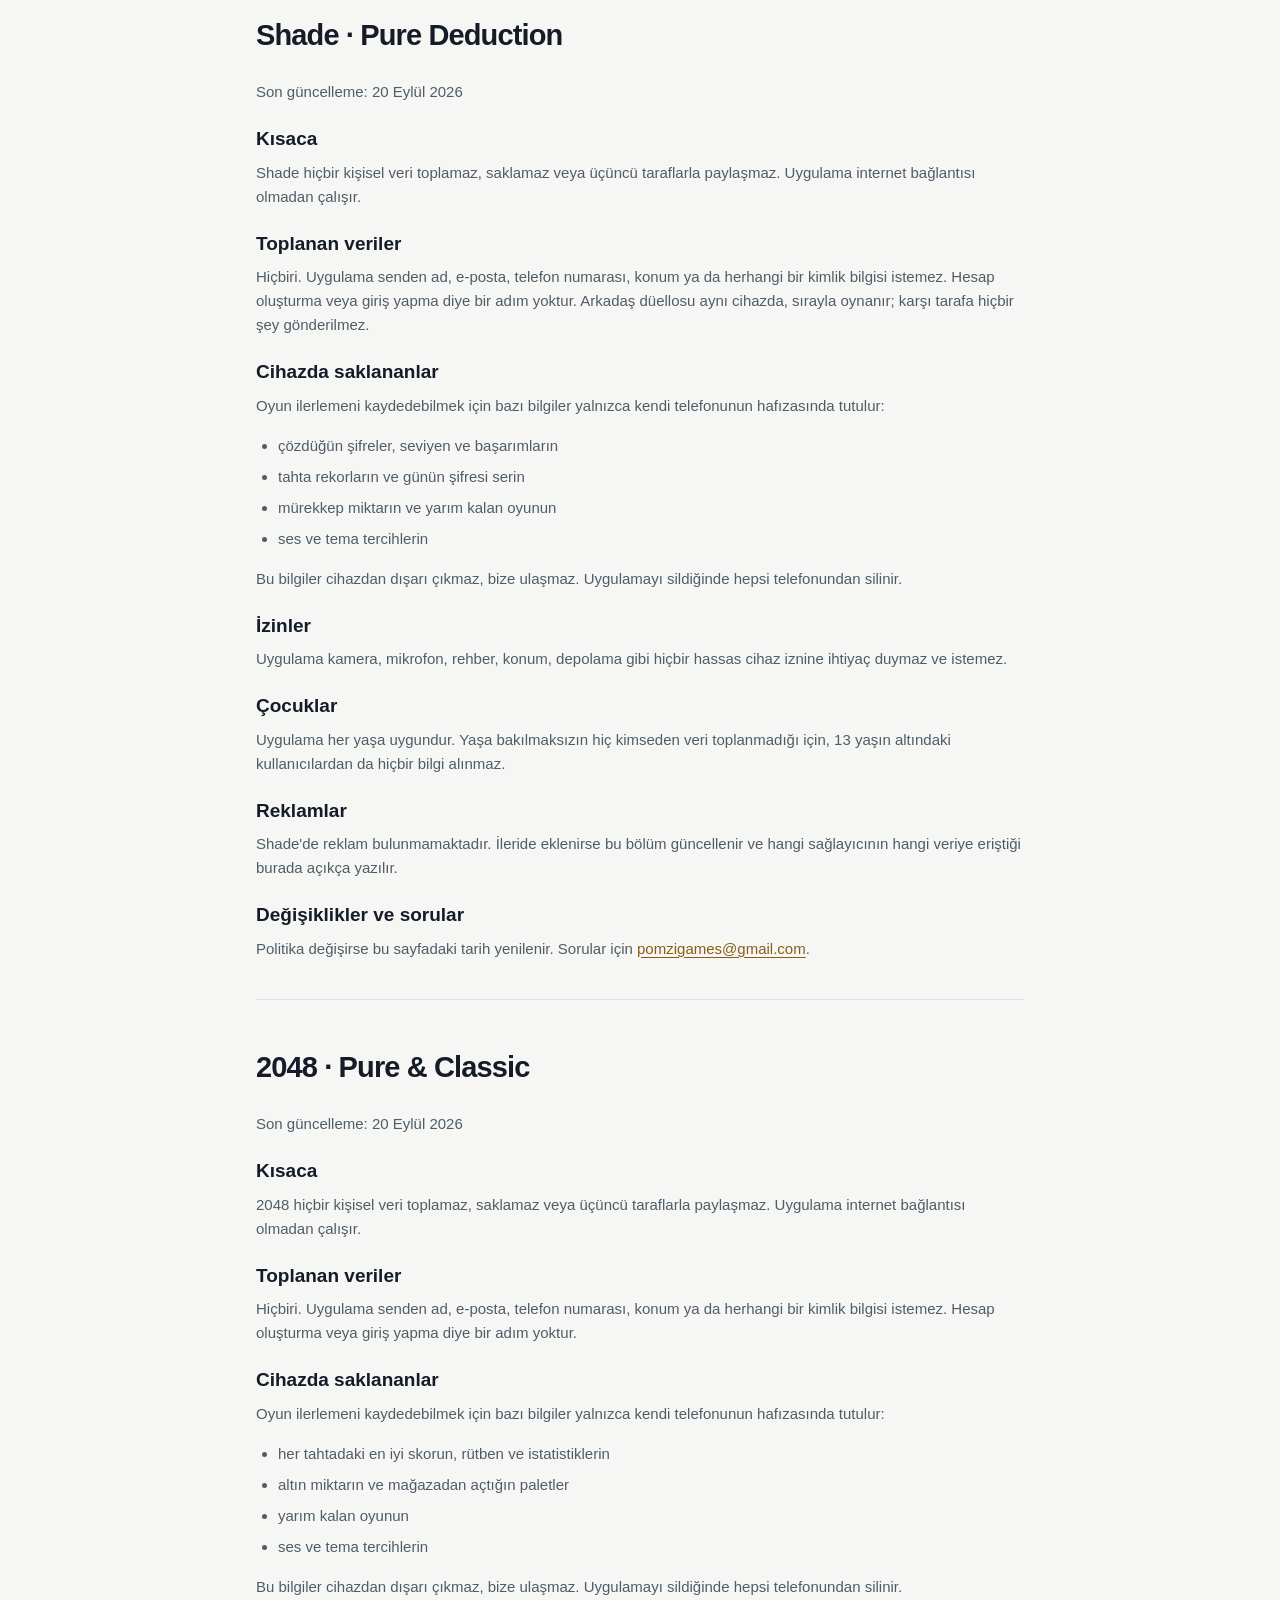
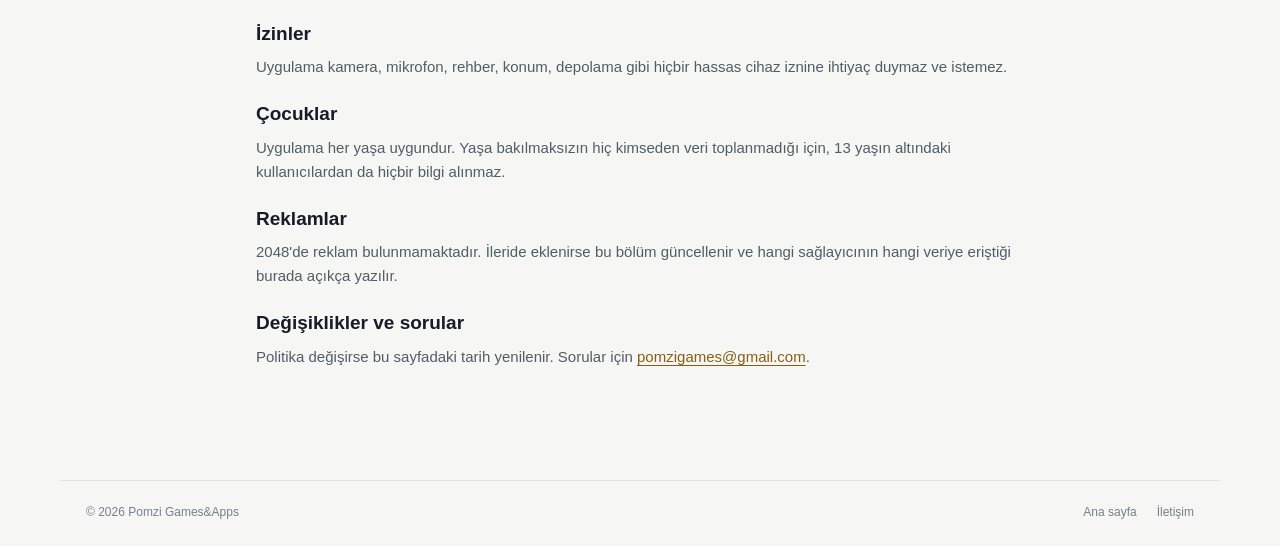
==== commit 29731486: "Nonogram gizlilik politikasi: reklam onayi (UMP) cumlesi eklendi AEA, Birlesik Krallik ve Isvicre ic" ====
--- a/privacy/games.html
+++ b/privacy/games.html
@@ -194,7 +194,7 @@
 
 <div class="politika" id="gizlilik-nonogram">
         <h3>Nonogram · Picture Cross</h3>
-        <p class="tarih">Son güncelleme: 23 Eylül 2026</p>
+        <p class="tarih">Son güncelleme: 2 Ekim 2026</p>
 
         <h4>Kısaca</h4>
         <p>
@@ -237,6 +237,13 @@
           (ülke/şehir düzeyinde) kullanabilir. Bu veriler bize değil,
           doğrudan Google'a gider.
         </p>
+        <p>
+          Avrupa Ekonomik Alanı, Birleşik Krallık ve İsviçre'deki kullanıcılara
+          reklam tercihleri Google'ın <strong>User Messaging Platform</strong>
+          aracıyla sorulur; tercih Ayarlar → Reklam gizlilik seçenekleri'nden
+          istediğin zaman değiştirilebilir. Seçimin yalnızca cihazında
+          saklanır.
+        </p>
         <ul>
           <li>Google'ın veri kullanımı:
             <a href="https://policies.google.com/technologies/partner-sites">policies.google.com/technologies/partner-sites</a></li>
--- a/styles.css
+++ b/styles.css
@@ -1,2 +1,23 @@
 :root{--ink:#151c28;--navy:#131b27;--muted:#687380;--line:#dfe5e8;--paper:#f6f7f5;--white:#fff;--amber:#f7c54c;--blue:#497695;--mint:#d5eee5}*{box-sizing:border-box}html{scroll-behavior:smooth}body{margin:0;color:var(--ink);background:var(--paper);font-family:'DM Sans',Arial,sans-serif;line-height:1.6}a{color:inherit;text-decoration:none}a:focus-visible,button:focus-visible{outline:3px solid var(--blue);outline-offset:3px}.container{max-width:1160px;margin:auto;padding-left:26px;padding-right:26px}.skip{position:absolute;top:-70px;left:20px;background:#fff;padding:10px;z-index:10}.skip:focus{top:10px}.site-header{position:sticky;top:0;z-index:8;background:#f6f7f5ec;border-bottom:1px solid #e5e9e8;backdrop-filter:blur(12px)}.header-inner{height:76px;display:flex;align-items:center;justify-content:space-between;gap:24px}.brand{font-family:Outfit,Arial,sans-serif;font-size:21px;font-weight:800;display:flex;align-items:center;gap:11px;white-space:nowrap;letter-spacing:-.8px}.brand-mark{width:32px;height:32px;border-radius:10px;background:var(--navy);color:#fff;display:grid;place-items:center;font-size:17px;letter-spacing:-2px}.brand-dot,.brand-accent{color:#dc9d25}.site-header nav{display:flex;gap:32px;font-size:13px;font-weight:700}.site-header nav a{transition:color .2s}.site-header nav a:hover{color:#a96f00}.hero{min-height:600px;display:grid;grid-template-columns:1.1fr .9fr;align-items:center;gap:50px;padding-top:60px;padding-bottom:80px}.eyebrow{font-size:11px;font-weight:800;letter-spacing:.17em;text-transform:uppercase;color:#a2721c}.eyebrow-line{display:inline-block;width:26px;height:2px;background:var(--amber);vertical-align:middle;margin-right:8px}.hero h1,h2,h3,h4{font-family:Outfit,Arial,sans-serif;line-height:1.13}.hero h1{font-size:clamp(52px,6vw,82px);letter-spacing:-.06em;margin:20px 0 24px;max-width:700px}.hero h1 em,.about h2 em{font-style:normal;color:#d99c27}.hero-copy>p{font-size:18px;color:#5f6975;max-width:540px;margin:0}.hero-actions{display:flex;gap:27px;align-items:center;margin-top:34px;flex-wrap:wrap}.button{display:inline-flex;align-items:center;justify-content:space-between;gap:24px;font-weight:800;font-size:13px;border-radius:12px;padding:14px 21px;transition:transform .2s,box-shadow .2s}.button:hover{transform:translateY(-2px)}.button-primary{background:var(--navy);color:#fff;box-shadow:0 12px 22px #16202b24}.button-outline{border:1px solid #bfc8cb;background:#fff}.text-link{font-weight:800;font-size:13px;border-bottom:1px solid #b7c1c7;padding-bottom:4px}.hero-art{height:440px;position:relative;background:radial-gradient(circle at 50% 50%,#f6dfa8 0%,#f3e4c1 45%,#f4ede0 70%);border:1px solid #ede2c9;border-radius:32px;overflow:hidden;display:flex;align-items:center;justify-content:center}.art-orbit{position:absolute;border:1px solid #cab98d;border-radius:50%;width:370px;height:370px}.orbit-two{width:510px;height:510px;opacity:.5}.art-radio{width:235px;height:235px;background:#fff;border-radius:52px;display:grid;place-items:center;transform:rotate(-8deg);box-shadow:20px 28px 45px #8274553b;z-index:1}.art-radio img{width:180px;height:180px;border-radius:42px}.art-card{position:absolute;z-index:2;border:1px solid #e1e4e1;background:#fff;padding:13px 17px;border-radius:12px;box-shadow:0 15px 30px #34415520;font-size:24px;color:#537a8e;display:flex;align-items:center;gap:9px}.art-card span{font-size:10px;letter-spacing:.13em;font-weight:800;color:#45505d}.art-card-one{top:64px;right:26px;transform:rotate(8deg)}.art-card-two{bottom:58px;left:22px;transform:rotate(-7deg)}.art-spark{font-size:90px;color:#d6a637;position:absolute;left:28px;top:12px}.products-section{background:#fff;padding:95px 0 105px;border-top:1px solid var(--line);border-bottom:1px solid var(--line)}.section-heading{display:flex;align-items:end;justify-content:space-between;gap:50px;margin-bottom:38px}.section-heading h2{font-size:clamp(38px,4.3vw,58px);letter-spacing:-.05em;margin:10px 0 0}.section-heading p{max-width:335px;margin:0;color:var(--muted);font-size:15px}.muted{color:#aeb6bb}.featured{background:var(--navy);color:#fff;border-radius:28px;display:grid;grid-template-columns:1.14fr .86fr;overflow:hidden;min-height:560px}.featured-copy{padding:58px 55px;align-self:center}.pill{display:inline-block;border-radius:30px;padding:7px 11px;font-size:10px;font-weight:800;letter-spacing:.1em}.pill-amber{color:#281f0d;background:var(--amber)}.featured-title{display:flex;align-items:center;gap:18px;margin-top:25px}.featured-title img{width:66px;height:66px;border-radius:18px;background:#fff}.featured-title h3{font-size:clamp(44px,5vw,64px);letter-spacing:-.05em;margin:0}.featured-lead{font-family:Outfit,Arial,sans-serif;font-size:25px;font-weight:600;line-height:1.25;margin:27px 0 13px!important;color:#fff!important}.featured-copy>p{color:#bdc8d0;font-size:15px;max-width:530px;margin:0}.feature-tags{display:flex;flex-wrap:wrap;gap:8px;margin-top:25px}.feature-tags span{background:#2b3645;border:1px solid #3a4655;color:#dce5e9;border-radius:9px;font-size:11px;font-weight:700;padding:7px 10px}.featured-actions{display:flex;align-items:center;gap:22px;flex-wrap:wrap;margin-top:34px;font-size:12px}.coming-soon{color:#1a1e20;background:var(--amber);border-radius:10px;padding:11px 13px;font-size:10px;font-weight:900;letter-spacing:.05em}.featured-actions a{font-weight:800;color:#f5cb6b}.featured-visual{min-height:560px;background:radial-gradient(circle at 50% 45%,#efc75d 0%,#c69427 48%,#77551c 100%);display:flex;align-items:center;justify-content:center;position:relative;overflow:hidden}.phone-shot{height:505px;width:auto;max-width:86%;object-fit:contain;border:7px solid #252c33;border-radius:29px;box-shadow:23px 28px 42px #1b180e73;transform:rotate(6deg);background:#fff}.visual-label,.visual-caption{position:absolute;color:#fff;font-size:10px;font-weight:800;letter-spacing:.14em}.visual-label{top:26px;left:30px}.visual-caption{bottom:23px;right:24px}.games-heading{display:flex;justify-content:space-between;align-items:end;gap:30px;margin:90px 0 25px}.games-heading h3{font-size:38px;letter-spacing:-.04em;margin:7px 0 0}.games-heading p{color:var(--muted);max-width:310px;margin:0;font-size:14px}.game-grid{display:grid;grid-template-columns:repeat(3,1fr);gap:17px}.game-card{border:1px solid #e2e7e8;border-radius:19px;overflow:hidden;background:#fff;transition:transform .2s,box-shadow .2s}.game-card:hover{transform:translateY(-4px);box-shadow:0 15px 25px #25364512}.game-art{height:172px;display:grid;place-items:center;overflow:hidden}.game-glyph{font-family:Outfit,Arial,sans-serif;font-weight:800;font-size:78px;letter-spacing:-.08em;line-height:1;color:#fff;text-shadow:0 10px 20px #0002}.game-glyph span{font-size:.6em;vertical-align:middle}.art-sudoku{background:linear-gradient(135deg,#bedaf0,#447eac)}.art-patika{background:linear-gradient(135deg,#e2cbe6,#835ca6)}.art-turu{background:linear-gradient(135deg,#e8ca8b,#be7451)}.art-nonogram{background:linear-gradient(135deg,#c8e1d2,#558f75)}.art-shade{background:linear-gradient(135deg,#c7c8ec,#494e91)}.art-2048{background:linear-gradient(135deg,#f0d7a6,#ce8b48)}.art-2048 .game-glyph{font-size:63px}.game-body{padding:24px;min-height:218px;display:flex;flex-direction:column}.mini-label{font-size:10px;letter-spacing:.13em;font-weight:900;color:#6b8ba0}.game-body h4{font-size:23px;letter-spacing:-.03em;margin:9px 0}.game-body p{font-size:13px;color:var(--muted);margin:0 0 20px}.soon{margin-top:auto;color:#a57929;font-size:11px;font-weight:900;letter-spacing:.08em;text-transform:uppercase}.about{padding-top:95px;padding-bottom:95px}.about-grid{display:grid;grid-template-columns:1fr 1fr;gap:70px;align-items:start}.about h2{font-size:clamp(39px,4.3vw,58px);letter-spacing:-.05em;margin:15px 0 0}.about-grid p{color:#5c6873;font-size:16px;margin:0 0 18px}.lower{display:grid;grid-template-columns:1fr 1fr;gap:18px;padding-bottom:105px}.lower-card{background:#e7eff0;border-radius:23px;padding:39px}.lower-card h2{font-size:31px;letter-spacing:-.04em;margin:10px 0 14px}.lower-card p{color:#56646e;font-size:14px;max-width:440px}.lower-card .button{margin-top:14px}.lower-card .small{font-size:12px;margin-top:24px;color:#65727b}.contact-card{background:#f4e5c5}.contact-link{display:inline-block;font-family:Outfit,Arial,sans-serif;font-size:22px;font-weight:700;border-bottom:2px solid #947231;margin-top:21px}.footer-inner{border-top:1px solid #dce3e4;display:flex;justify-content:space-between;gap:20px;padding-top:22px;padding-bottom:24px;color:#74808a;font-size:12px}.footer-inner>div{display:flex;gap:20px;flex-wrap:wrap}.footer-inner a:hover{color:#ad7723}.policy-header{background:var(--navy);color:#fff;padding:77px 0 68px}.policy-header h1{font:700 clamp(40px,5vw,62px)/1.1 Outfit,Arial,sans-serif;letter-spacing:-.05em;margin:15px 0}.policy-header p{color:#c7d0d7;max-width:670px}.policy-main{max-width:820px;margin:0 auto;padding:63px 26px 100px}.policy-main .notice{padding:17px 20px;border:1px solid #dcd4c1;border-radius:12px;background:#fff9eb}.policy-main h2{font-size:25px;letter-spacing:-.03em;margin:43px 0 12px}.policy-main p,.policy-main li{color:#4f5d67;font-size:15px}.policy-main a{color:#875e14;text-decoration:underline;text-underline-offset:3px}.policy-main ul{padding-left:22px}.policy-main li{margin:7px 0}@media(max-width:880px){.site-header nav{gap:14px}.hero{grid-template-columns:1fr;min-height:0}.hero-art{height:320px}.art-radio{width:185px;height:185px}.art-radio img{width:150px;height:150px}.featured{grid-template-columns:1fr}.featured-visual{min-height:440px}.phone-shot{height:390px}.game-grid{grid-template-columns:repeat(2,1fr)}}@media(max-width:620px){.container{padding-left:20px;padding-right:20px}.header-inner{height:auto;min-height:68px;align-items:start;flex-direction:column;justify-content:center;padding-top:12px;padding-bottom:11px;gap:4px}.site-header nav{gap:16px;overflow:auto;max-width:100%;white-space:nowrap;font-size:11px}.hero{padding-top:50px;padding-bottom:56px;gap:38px}.hero h1{font-size:52px}.hero-copy>p{font-size:16px}.hero-art{height:260px}.art-card{padding:8px 10px;font-size:18px}.art-card-one{right:10px;top:30px}.art-card-two{bottom:25px;left:7px}.products-section{padding:65px 0}.section-heading,.games-heading{display:block}.section-heading p,.games-heading p{margin-top:15px}.featured-copy{padding:34px 25px}.featured-title img{width:55px;height:55px;border-radius:15px}.featured-title h3{font-size:45px}.featured-visual{min-height:350px}.phone-shot{height:315px}.game-grid{grid-template-columns:1fr}.game-art{height:155px}.game-body{min-height:0}.games-heading{margin-top:65px}.about{padding-top:70px;padding-bottom:70px}.about-grid,.lower{grid-template-columns:1fr;gap:18px}.about-grid{gap:25px}.lower{padding-bottom:65px}.lower-card{padding:28px}.contact-link{font-size:19px}.footer-inner{flex-direction:column}}
 :root{font-synthesis:none}.game-body h4{display:flex;align-items:center;gap:10px}.game-icon{width:32px;height:32px;object-fit:contain;border-radius:8px;flex:none}.policy-links{display:flex;flex-wrap:wrap;gap:9px;margin-bottom:38px}.policy-links a{border:1px solid #d6dedf;border-radius:9px;background:#fff;color:#263545;text-decoration:none;padding:7px 11px;font-size:12px;font-weight:700}.policy-main .politika{border-top:1px solid #dce4e5;padding-top:22px;margin-top:38px;scroll-margin-top:100px}.policy-main .politika h3{font-size:29px;letter-spacing:-.03em}.policy-main .politika h4{font-size:19px;margin:24px 0 9px}.policy-main .politika p{margin:11px 0}.policy-main .politika a{overflow-wrap:anywhere}
+
+.featured+.featured{margin-top:28px}
+.featured-sudoku{background:#14203a}
+.featured-sudoku .featured-visual{background:radial-gradient(circle at 50% 45%,#7fb2ff 0%,#3f6fd8 50%,#1f3a86 100%)}
+.pill-sudoku{color:#0f1f44;background:#9cc2ff}
+.featured-sudoku .featured-actions a{color:#9cc2ff}
+.featured-sudoku .coming-soon{background:#9cc2ff}
+.featured-nonogram{background:#2a1a33}
+.featured-nonogram .featured-visual{background:radial-gradient(circle at 50% 45%,#ffb3c9 0%,#e0668f 48%,#7a2a55 100%)}
+.pill-nonogram{color:#3a1027;background:#ffb3c9}
+.featured-nonogram .featured-actions a{color:#ffb3c9}
+.featured-nonogram .coming-soon{background:#ffb3c9}
+.featured-nonogram .feature-tags span,.featured-sudoku .feature-tags span{background:#ffffff14;border-color:#ffffff26}
+.featured-reverse{grid-template-columns:.86fr 1.14fr}
+.featured-reverse .featured-visual{order:-1}
+.phone-shot.shot-back{position:absolute;height:430px;transform:translateX(-34%) rotate(-9deg);opacity:.9;filter:brightness(.92)}
+.phone-shot.shot-front{position:relative;transform:translateX(16%) rotate(5deg)}
+@media(max-width:880px){.featured-reverse{grid-template-columns:1fr}.featured-reverse .featured-visual{order:0}.phone-shot.shot-back{height:330px}}
+@media(max-width:620px){.phone-shot.shot-back{height:260px}}
+.visual-label,.visual-caption{z-index:2;text-shadow:0 1px 6px #0006}
+.featured-reverse .phone-shot.shot-back{transform:translateX(-24%) rotate(-9deg)}
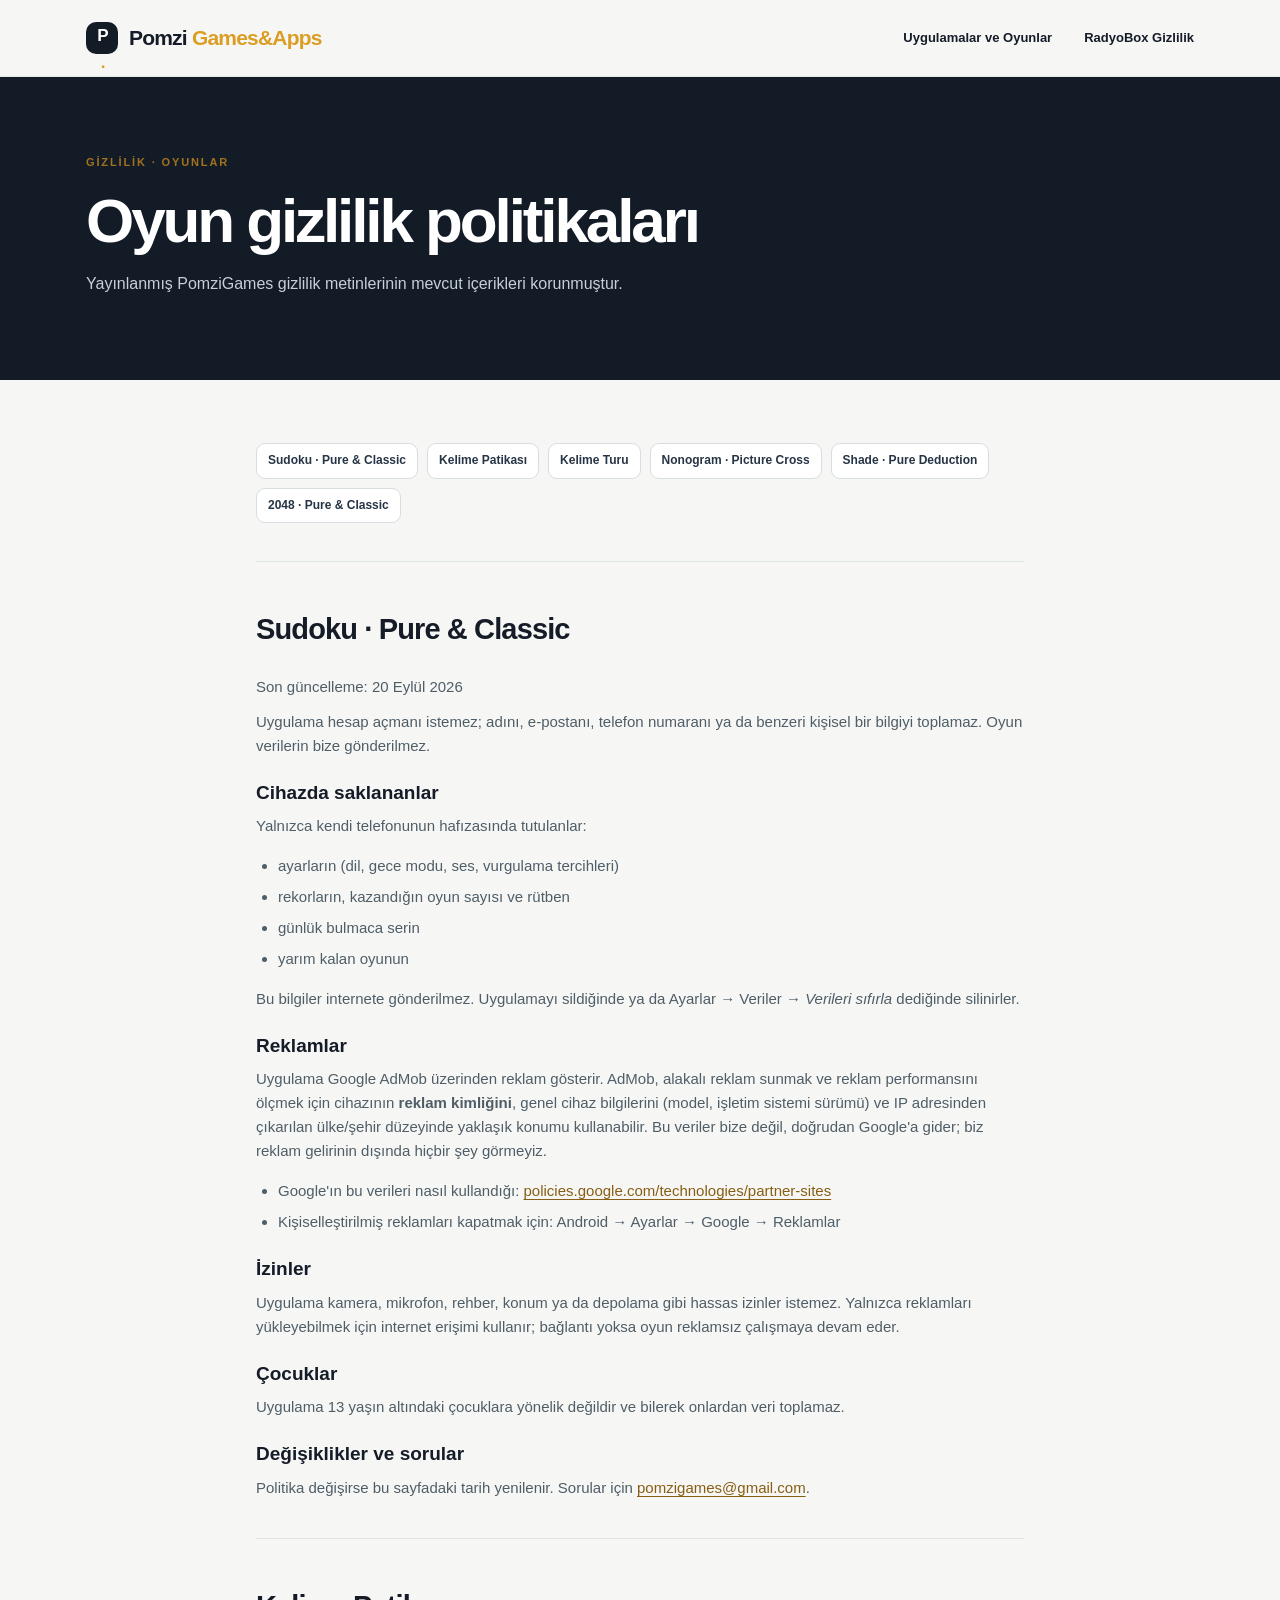
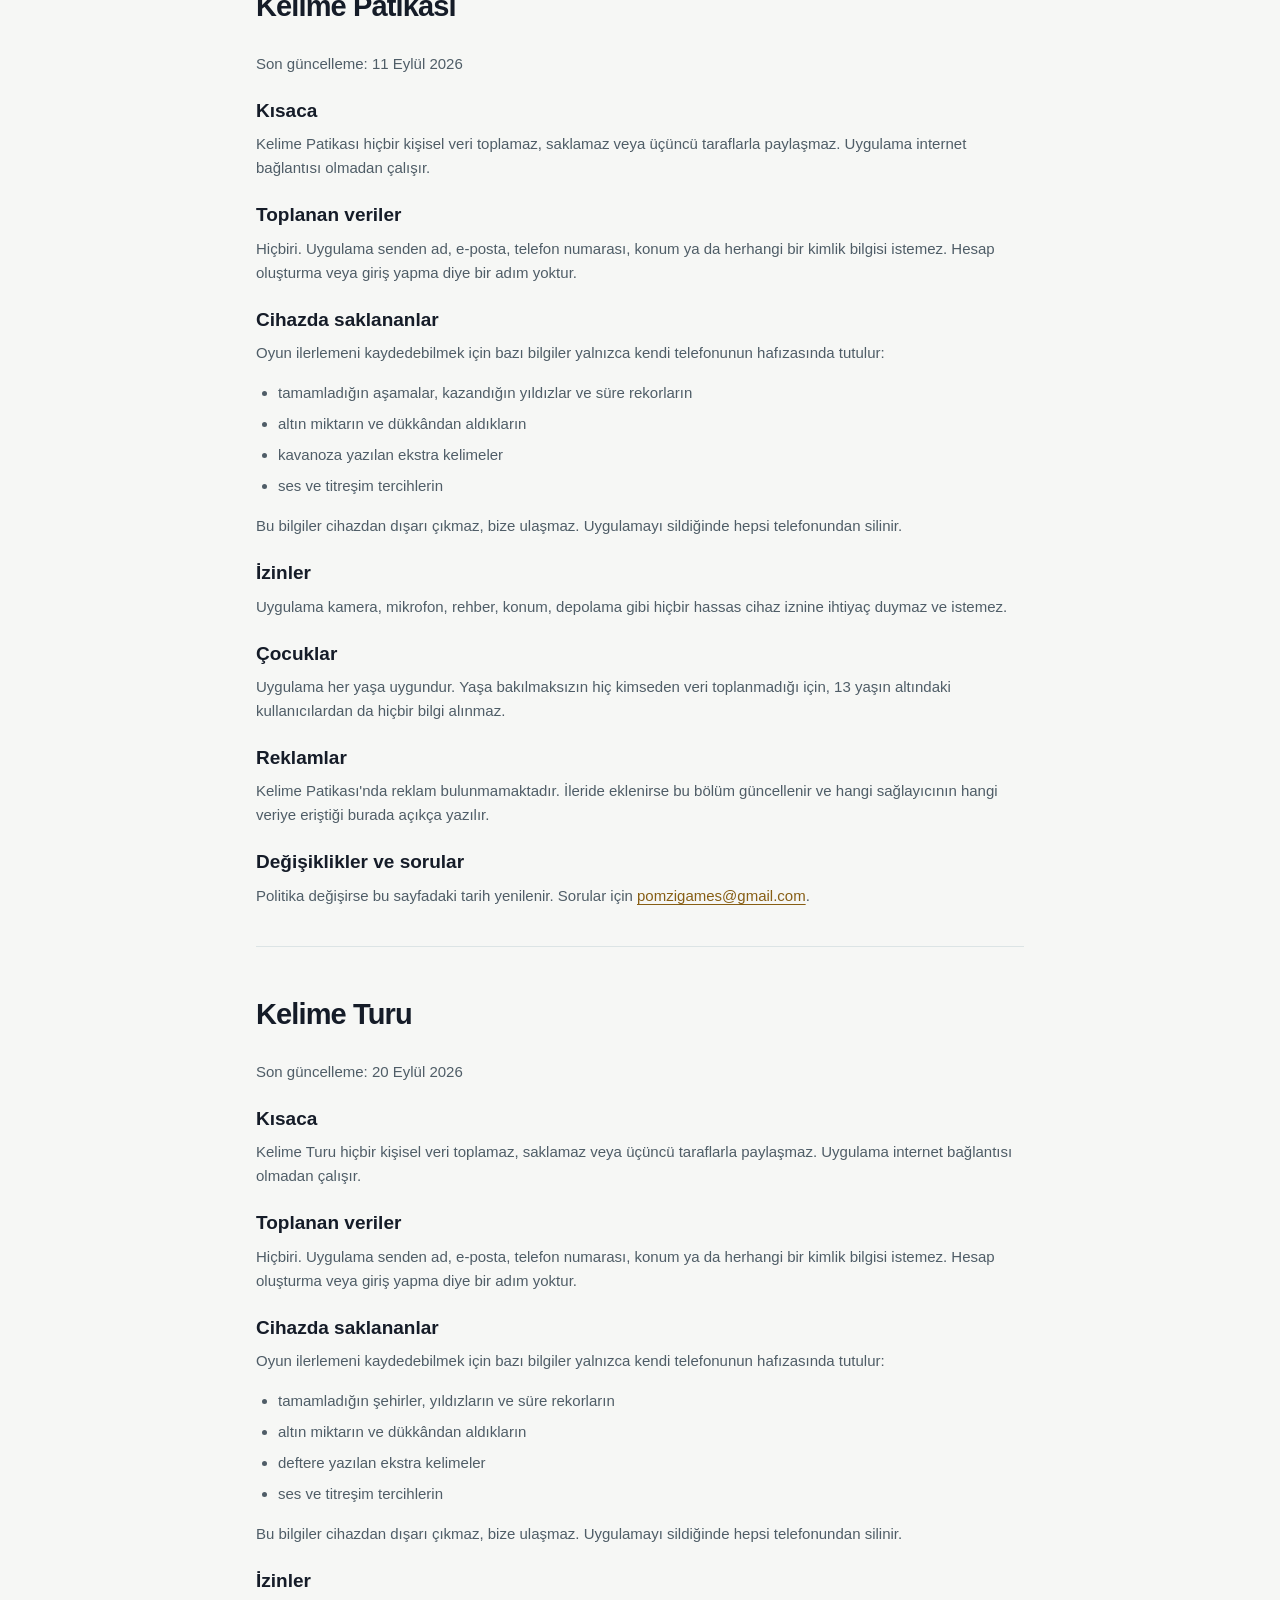
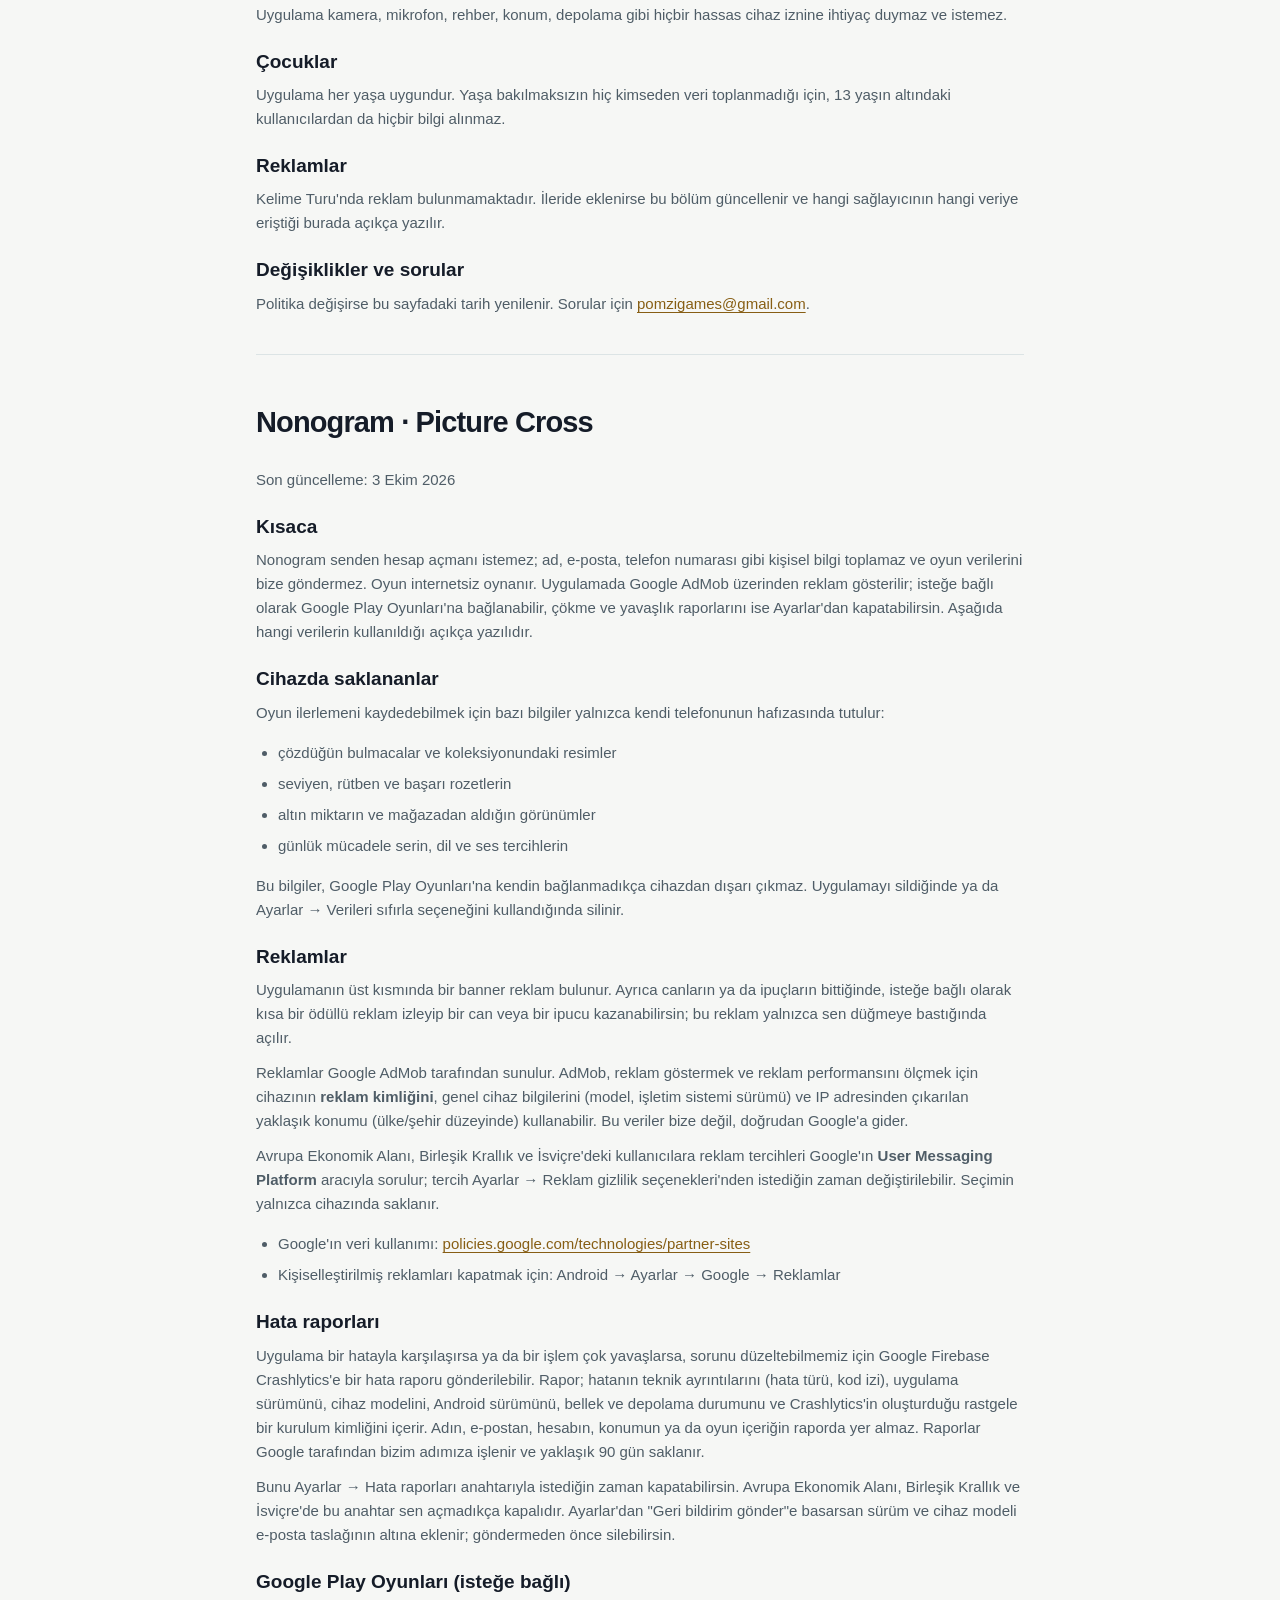
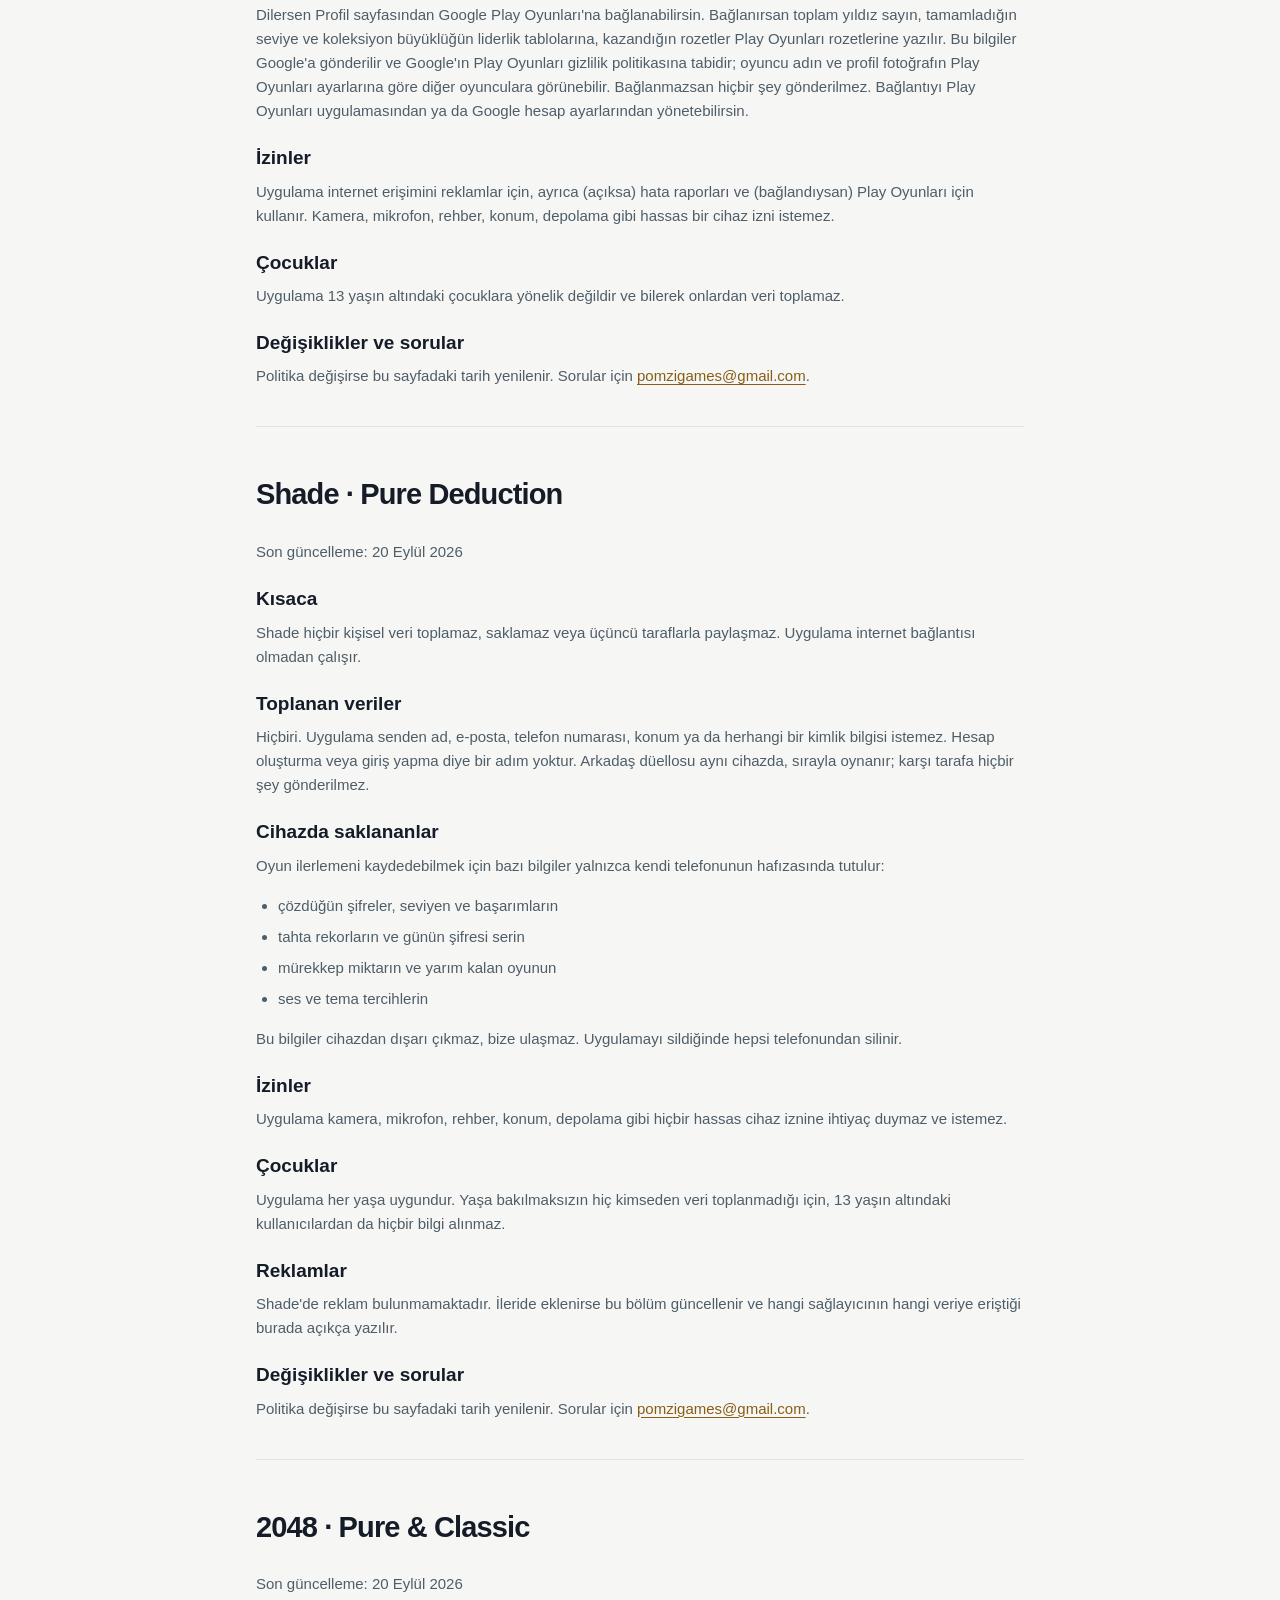
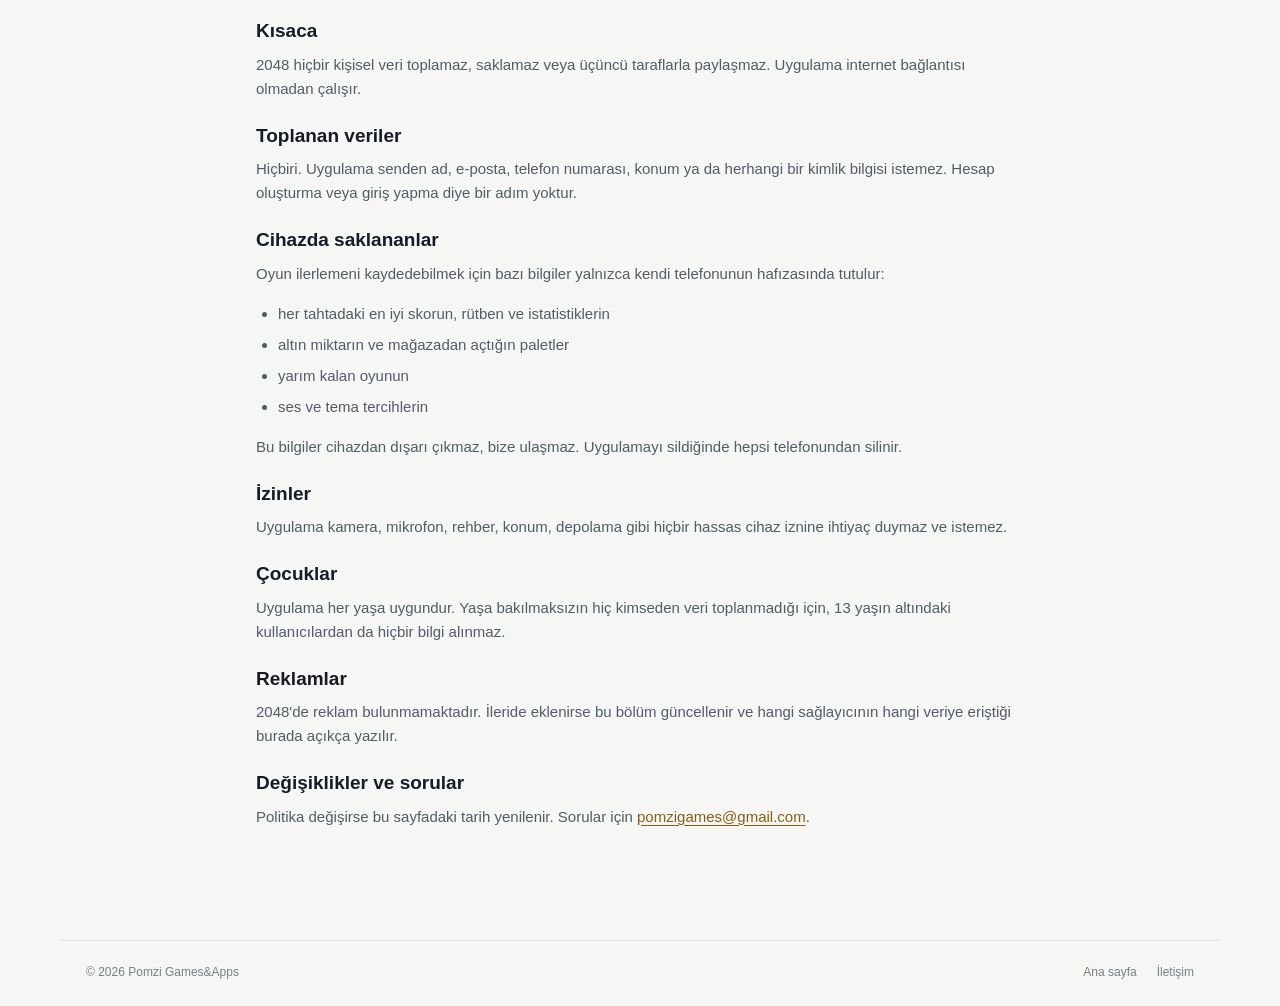
==== commit 6e02a1df: "Nonogram gizlilik politikasi: hata raporlari (Crashlytics) ve Google Play Oyunlari eklendi Co-Author" ====
--- a/privacy/games.html
+++ b/privacy/games.html
@@ -194,14 +194,16 @@
 
 <div class="politika" id="gizlilik-nonogram">
         <h3>Nonogram · Picture Cross</h3>
-        <p class="tarih">Son güncelleme: 2 Ekim 2026</p>
+        <p class="tarih">Son güncelleme: 3 Ekim 2026</p>
 
         <h4>Kısaca</h4>
         <p>
           Nonogram senden hesap açmanı istemez; ad, e-posta, telefon numarası
           gibi kişisel bilgi toplamaz ve oyun verilerini bize göndermez. Oyun
           internetsiz oynanır. Uygulamada Google AdMob üzerinden reklam
-          gösterilir; aşağıda bu reklamların hangi verileri kullandığı açıkça
+          gösterilir; isteğe bağlı olarak Google Play Oyunları'na
+          bağlanabilir, çökme ve yavaşlık raporlarını ise Ayarlar'dan
+          kapatabilirsin. Aşağıda hangi verilerin kullanıldığı açıkça
           yazılıdır.
         </p>
 
@@ -217,9 +219,9 @@
           <li>günlük mücadele serin, dil ve ses tercihlerin</li>
         </ul>
         <p>
-          Bu bilgiler cihazdan dışarı çıkmaz, bize ulaşmaz. Uygulamayı
-          sildiğinde ya da Ayarlar → Verileri sıfırla seçeneğini
-          kullandığında silinir.
+          Bu bilgiler, Google Play Oyunları'na kendin bağlanmadıkça cihazdan
+          dışarı çıkmaz. Uygulamayı sildiğinde ya da Ayarlar → Verileri
+          sıfırla seçeneğini kullandığında silinir.
         </p>
 
         <h4>Reklamlar</h4>
@@ -251,10 +253,43 @@
             Google → Reklamlar</li>
         </ul>
 
-        <h4>İzinler</h4>
-        <p>
-          Uygulama yalnızca reklamlar için internet erişimi kullanır. Kamera,
-          mikrofon, rehber, konum, depolama gibi hiçbir hassas cihaz izni
+        <h4>Hata raporları</h4>
+        <p>
+          Uygulama bir hatayla karşılaşırsa ya da bir işlem çok yavaşlarsa,
+          sorunu düzeltebilmemiz için Google Firebase Crashlytics'e bir hata
+          raporu gönderilebilir. Rapor; hatanın teknik ayrıntılarını (hata
+          türü, kod izi), uygulama sürümünü, cihaz modelini, Android sürümünü,
+          bellek ve depolama durumunu ve Crashlytics'in oluşturduğu rastgele
+          bir kurulum kimliğini içerir. Adın, e-postan, hesabın, konumun ya da
+          oyun içeriğin raporda yer almaz. Raporlar Google tarafından bizim
+          adımıza işlenir ve yaklaşık 90 gün saklanır.
+        </p>
+        <p>
+          Bunu Ayarlar → Hata raporları anahtarıyla istediğin zaman
+          kapatabilirsin. Avrupa Ekonomik Alanı, Birleşik Krallık ve
+          İsviçre'de bu anahtar sen açmadıkça kapalıdır. Ayarlar'dan
+          "Geri bildirim gönder"e basarsan sürüm ve cihaz modeli e-posta
+          taslağının altına eklenir; göndermeden önce silebilirsin.
+        </p>
+
+        <h4>Google Play Oyunları (isteğe bağlı)</h4>
+        <p>
+          Dilersen Profil sayfasından Google Play Oyunları'na
+          bağlanabilirsin. Bağlanırsan toplam yıldız sayın, tamamladığın
+          seviye ve koleksiyon büyüklüğün liderlik tablolarına, kazandığın
+          rozetler Play Oyunları rozetlerine yazılır. Bu bilgiler Google'a
+          gönderilir ve Google'ın Play Oyunları gizlilik politikasına tabidir;
+          oyuncu adın ve profil fotoğrafın Play Oyunları ayarlarına göre diğer
+          oyunculara görünebilir. Bağlanmazsan hiçbir şey gönderilmez.
+          Bağlantıyı Play Oyunları uygulamasından ya da Google hesap
+          ayarlarından yönetebilirsin.
+        </p>
+
+        <h4>İzinler</h4>
+        <p>
+          Uygulama internet erişimini reklamlar için, ayrıca (açıksa) hata
+          raporları ve (bağlandıysan) Play Oyunları için kullanır. Kamera,
+          mikrofon, rehber, konum, depolama gibi hassas bir cihaz izni
           istemez.
         </p>
 
